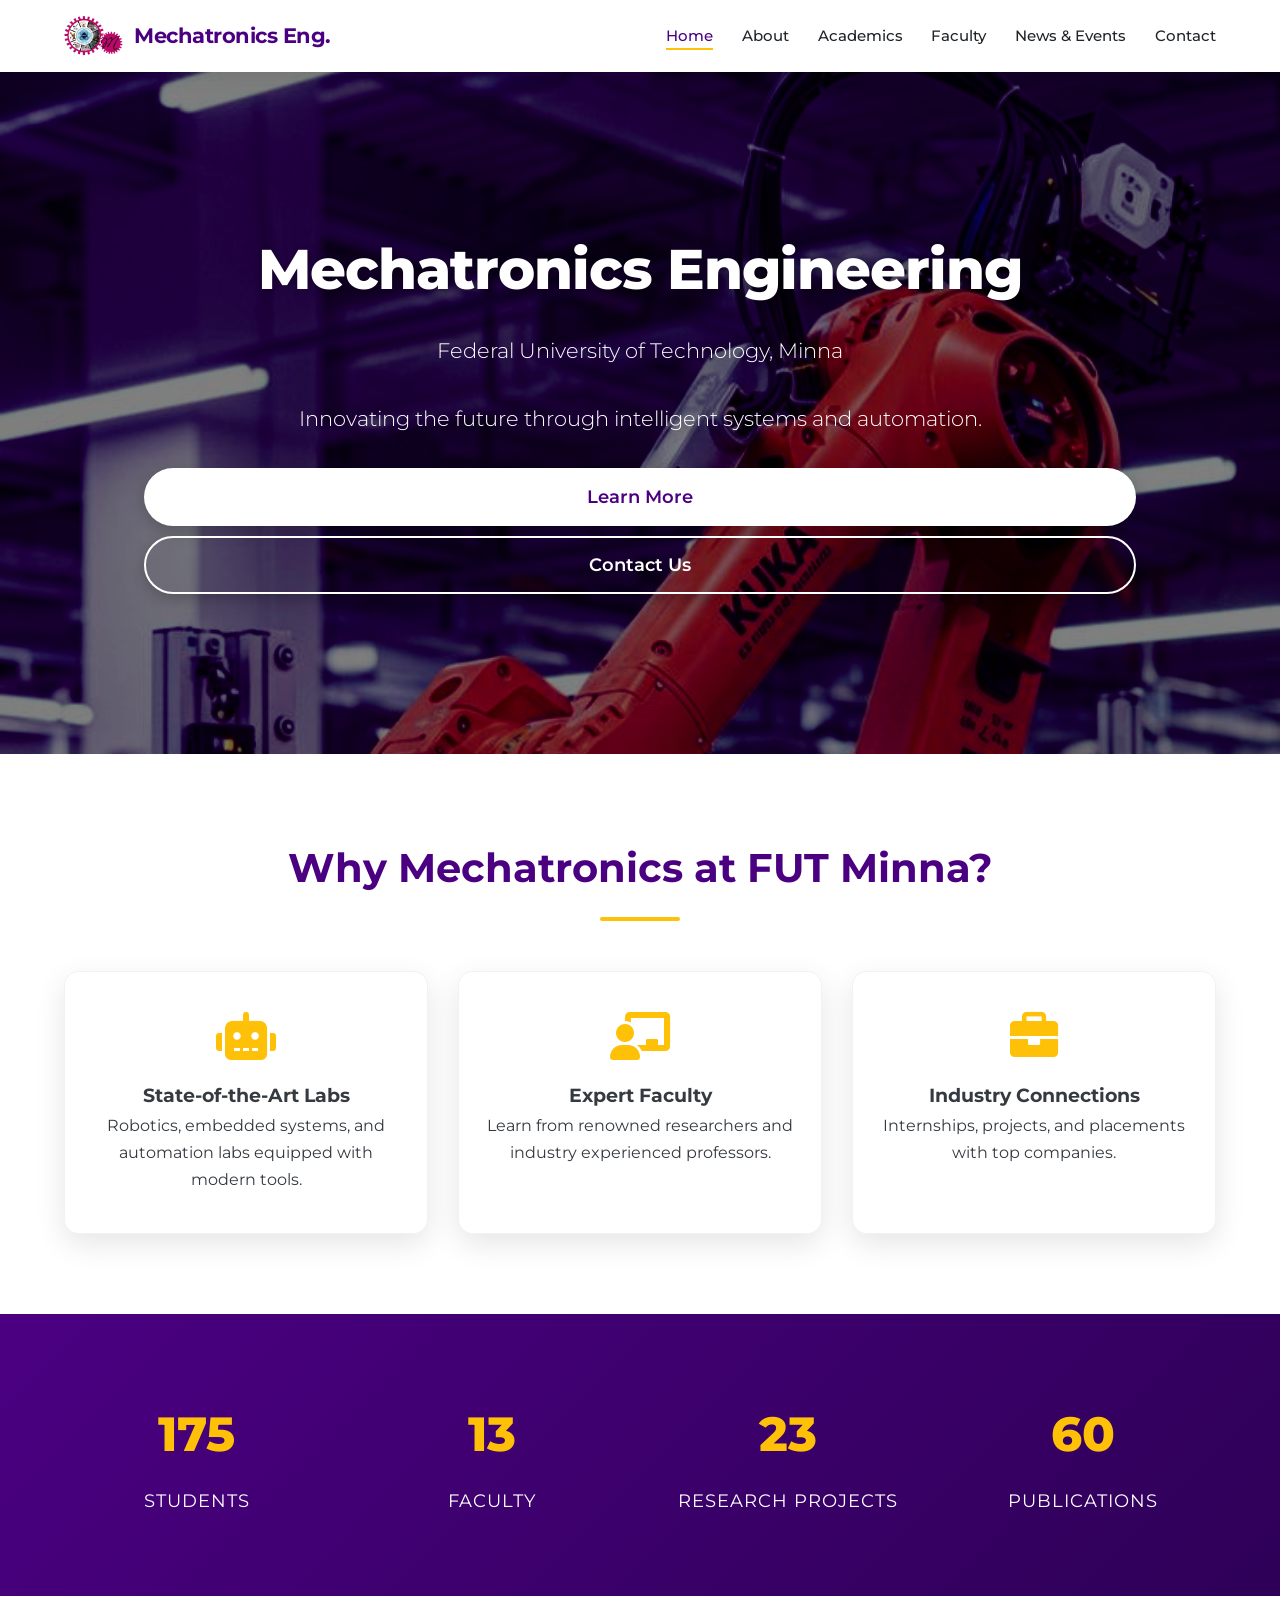
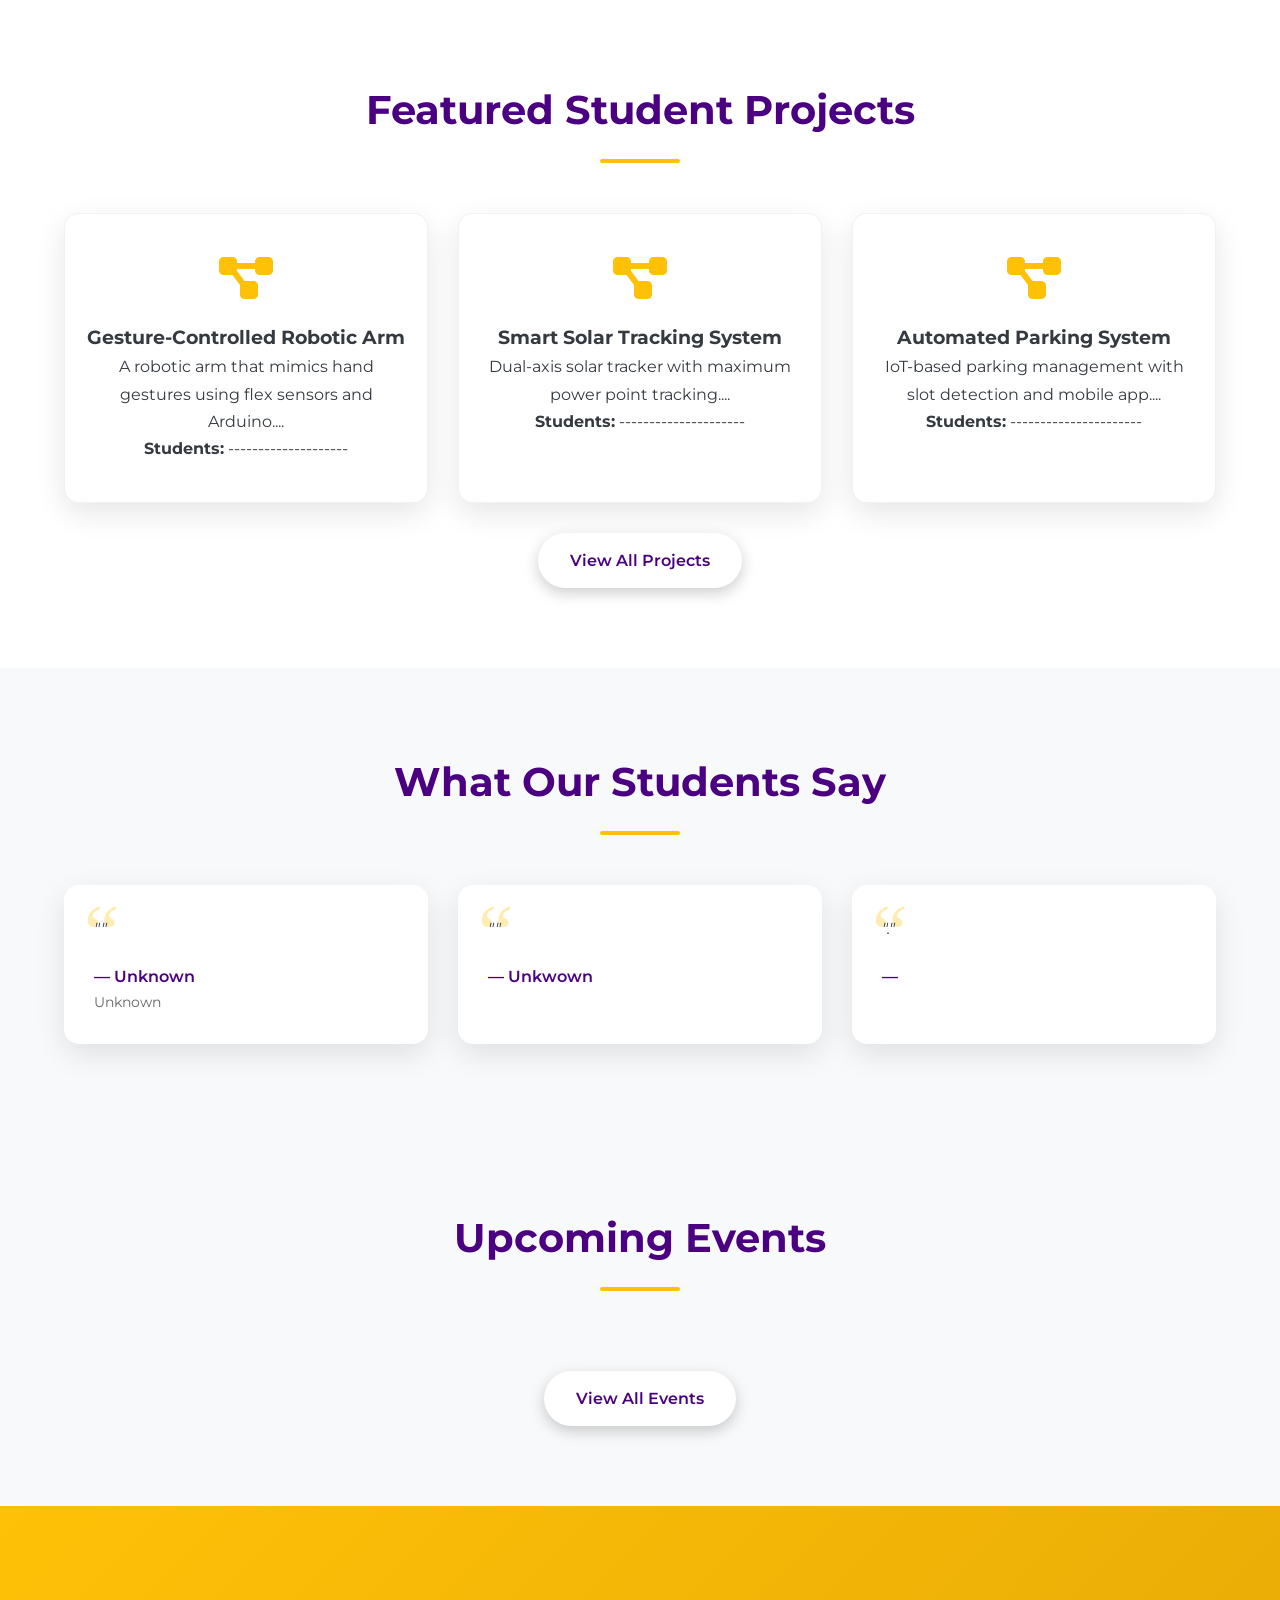
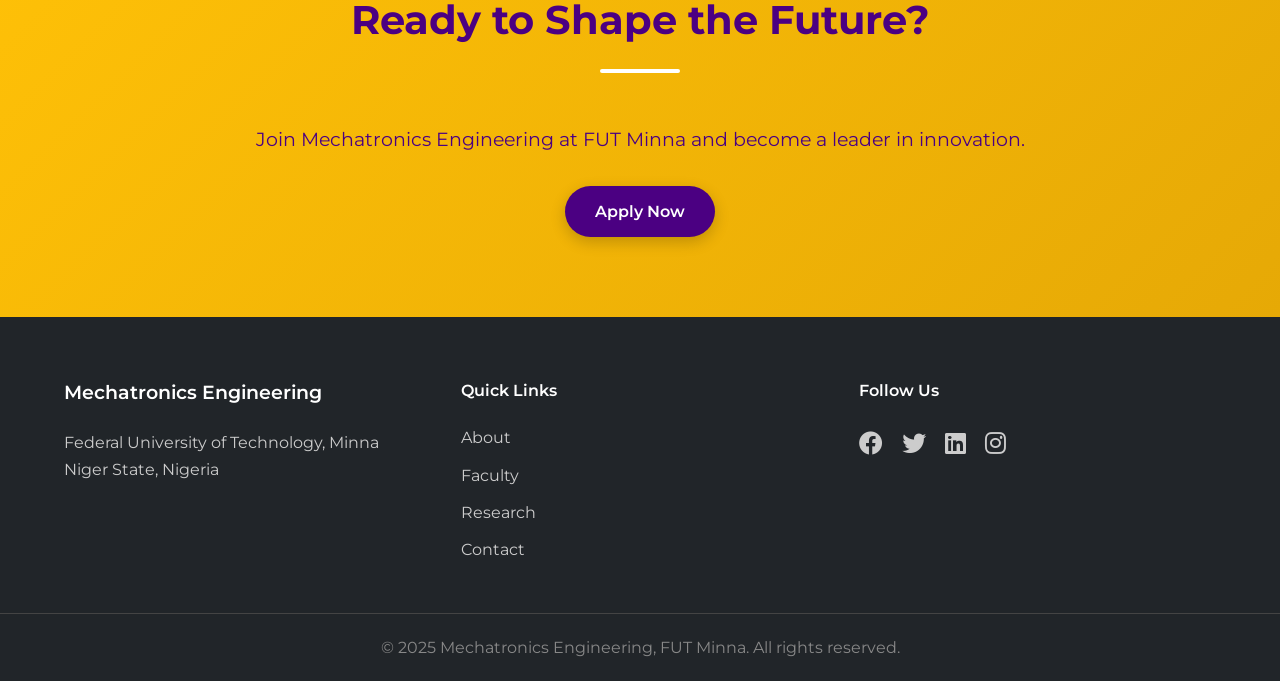
==== index.html @ c6c3015f "Fix HTML encoding issues in index.html" ====
<!DOCTYPE html>
<html lang="en">
<head>
    <meta charset="UTF-8">
    <meta name="viewport" content="width=device-width, initial-scale=1.0">
    <title>Home - Mechatronics Engineering, FUT Minna</title>
    <!-- Favicon -->
    <link rel="icon" type="image/x-icon" href="favicon.ico">
    <link rel="icon" type="image/png" sizes="32x32" href="favicon-32x32.png">
    <link rel="icon" type="image/png" sizes="16x16" href="favicon-16x16.png">
    <!-- AOS CSS -->
    <link href="https://unpkg.com/aos@2.3.1/dist/aos.css" rel="stylesheet">
    <!-- Font Awesome -->
    <link rel="stylesheet" href="https://cdnjs.cloudflare.com/ajax/libs/font-awesome/6.0.0-beta3/css/all.min.css">
    <!-- Custom CSS -->
    <link rel="stylesheet" href="css/style.css">
</head>
<body>
    <!-- Navigation -->
    <nav class="navbar">
        <div class="container nav-container">
            <a href="index.html" class="logo">
                <img src="Mechatronics gear logo.png" alt="Mechatronics Logo">
                <span>Mechatronics Eng.</span>
            </a>
            <ul class="nav-menu" id="nav-menu">
                <li><a href="index.html" class="active">Home</a></li>
                <li><a href="about.html">About</a></li>
                <li><a href="academics.html">Academics</a></li>
                <li><a href="faculty.html">Faculty</a></li>
                <!--<li><a href="research.html">Research</a></li>-->
                <li><a href="news-events.html">News & Events</a></li>
                <!--<li><a href="student-resources.html">Student Resources</a></li>-->
                <!--<li><a href="projects.html">Projects</a></li>-->
                <!--<li><a href="alumni.html">Alumni</a></li>-->
                <li><a href="contact.html">Contact</a></li>
            </ul>
            <div class="hamburger" id="hamburger">
                <span class="bar"></span>
                <span class="bar"></span>
                <span class="bar"></span>
            </div>
        </div>
    </nav>

    <!-- Hero Section -->
    <header class="hero">
        <div class="hero-content">
            <h1>Mechatronics Engineering</h1>
            <p>Federal University of Technology, Minna</p>
            <p>Innovating the future through intelligent systems and automation.</p>
            <a href="about.html" class="btn">Learn More</a>
            <a href="contact.html" class="btn btn-outline">Contact Us</a>
        </div>
    </header>

    <!-- Highlights Section -->
    <section class="highlights">
        <div class="container">
            <h2 data-aos="fade-up">Why Mechatronics at FUT Minna?</h2>
            <div class="card-grid">
                <div class="card" data-aos="fade-up" data-aos-delay="100">
                    <i class="fas fa-robot fa-3x" style="color: var(--secondary);"></i>
                    <h3>State-of-the-Art Labs</h3>
                    <p>Robotics, embedded systems, and automation labs equipped with modern tools.</p>
                </div>
                <div class="card" data-aos="fade-up" data-aos-delay="200">
                    <i class="fas fa-chalkboard-teacher fa-3x" style="color: var(--secondary);"></i>
                    <h3>Expert Faculty</h3>
                    <p>Learn from renowned researchers and industry experienced professors.</p>
                </div>
                <div class="card" data-aos="fade-up" data-aos-delay="300">
                    <i class="fas fa-briefcase fa-3x" style="color: var(--secondary);"></i>
                    <h3>Industry Connections</h3>
                    <p>Internships, projects, and placements with top companies.</p>
                </div>
            </div>
        </div>
    </section>

    <!-- Stats Section (New) -->
    <section class="stats-section">
        <div class="container">
            <div class="stats-grid">
                <div class="stat-item" data-aos="zoom-in">
                    <div class="stat-number" id="statStudents">0</div>
                    <div class="stat-label">Students</div>
                </div>
                <div class="stat-item" data-aos="zoom-in" data-aos-delay="100">
                    <div class="stat-number" id="statFaculty">0</div>
                    <div class="stat-label">Faculty</div>
                </div>
                <div class="stat-item" data-aos="zoom-in" data-aos-delay="200">
                    <div class="stat-number" id="statProjects">0</div>
                    <div class="stat-label">Research Projects</div>
                </div>
                <div class="stat-item" data-aos="zoom-in" data-aos-delay="300">
                    <div class="stat-number" id="statPublications">0</div>
                    <div class="stat-label">Publications</div>
                </div>
            </div>
        </div>
    </section>

    <!-- Featured Projects (New) -->
    <section class="featured-projects">
        <div class="container">
            <h2 data-aos="fade-up">Featured Student Projects</h2>
            <div id="featured-projects-grid" class="card-grid">
                <!-- Populated by JavaScript -->
            </div>
            <div style="text-align: center; margin-top: 30px;" data-aos="fade-up">
                <a href="projects.html" class="btn">View All Projects</a>
            </div>
        </div>
    </section>

    <!-- Testimonials (New) -->
    <section class="testimonials-section">
        <div class="container">
            <h2 data-aos="fade-up">What Our Students Say</h2>
            <div class="testimonial-grid">
                <div class="testimonial-card" data-aos="fade-up" data-aos-delay="100">
                    <div class="testimonial-content">
                        ""
                    </div>
                    <div class="testimonial-author">— Unknown</div>
                    <div class="testimonial-role">Unknown </div>
                </div>
                <div class="testimonial-card" data-aos="fade-up" data-aos-delay="200">
                    <div class="testimonial-content">
                        ""
                    </div>
                    <div class="testimonial-author">— Unkwown</div>
                    <div class="testimonial-role"></div>
                </div>
                <div class="testimonial-card" data-aos="fade-up" data-aos-delay="300">
                    <div class="testimonial-content">
                        "."
                    </div>
                    <div class="testimonial-author">—</div>
                    <div class="testimonial-role"> </div>
                </div>
            </div>
        </div>
    </section>

    <!-- Upcoming Events -->
    <section class="events-preview">
        <div class="container">
            <h2 data-aos="fade-up">Upcoming Events</h2>
            <div id="upcoming-events-list" class="event-list" data-aos="fade-up">
                <!-- Populated by JavaScript -->
            </div>
            <div style="text-align: center;" data-aos="fade-up">
                <a href="news-events.html" class="btn">View All Events</a>
            </div>
        </div>
    </section>

    <!-- Call to Action (New) -->
    <section class="cta-section">
        <div class="container">
            <h2 data-aos="fade-up">Ready to Shape the Future?</h2>
            <p data-aos="fade-up" data-aos-delay="100" style="font-size: 1.2rem; margin-bottom: 30px;">Join Mechatronics Engineering at FUT Minna and become a leader in innovation.</p>
            <a href="contact.html" class="btn" data-aos="fade-up" data-aos-delay="200">Apply Now</a>
        </div>
    </section>

    <!-- Footer -->
    <footer>
        <div class="container footer-grid">
            <div>
                <h3>Mechatronics Engineering</h3>
                <p>Federal University of Technology, Minna<br>Niger State, Nigeria</p>
            </div>
            <div>
                <h4>Quick Links</h4>
                <ul>
                    <li><a href="about.html">About</a></li>
                    <li><a href="faculty.html">Faculty</a></li>
                    <li><a href="research.html">Research</a></li>
                    <li><a href="contact.html">Contact</a></li>
                </ul>
            </div>
            <div>
                <h4>Follow Us</h4>
                <div class="social-icons">
                    <a href="#"><i class="fab fa-facebook"></i></a>
                    <a href="#"><i class="fab fa-twitter"></i></a>
                    <a href="#"><i class="fab fa-linkedin"></i></a>
                    <a href="#"><i class="fab fa-instagram"></i></a>
                </div>
            </div>
        </div>
        <div class="copyright">
            <p>&copy; 2025 Mechatronics Engineering, FUT Minna. All rights reserved.</p>
        </div>
    </footer>

    <!-- Back to Top Button -->
    <button id="back-to-top" title="Back to Top"><i class="fas fa-arrow-up"></i></button>

    <!-- AOS JS -->
    <script src="https://unpkg.com/aos@2.3.1/dist/aos.js"></script>
    <!-- Custom JS -->
    <script src="js/script.js"></script>
</body>
</html>
---- css/style.css ----
/* Import Montserrat font */
@import url('https://fonts.googleapis.com/css2?family=Montserrat:wght@300;400;500;600;700;800&display=swap');

/* Global Styles */
:root {
    --primary: #4B0082;        /* darker purple */
    --primary-dark: #2E0057;
    --secondary: #FFC107;       /* gold accent */
    --secondary-dark: #e6a906;
    --white: #ffffff;
    --light-gray: #f8f9fa;
    --dark-gray: #212529;
    --text: #343a40;
    --shadow: 0 10px 30px rgba(0,0,0,0.1);
    --transition: all 0.3s ease;
}

* {
    margin: 0;
    padding: 0;
    box-sizing: border-box;
}

body {
    font-family: 'Montserrat', sans-serif;
    line-height: 1.7;
    color: var(--text);
    overflow-x: hidden;
}

.container {
    width: 90%;
    max-width: 1200px;
    margin: 0 auto;
}

/* Navigation */
.navbar {
    background: rgba(255,255,255,0.95);
    backdrop-filter: blur(10px);
    box-shadow: 0 2px 20px rgba(0,0,0,0.1);
    position: sticky;
    top: 0;
    z-index: 1000;
    transition: var(--transition);
}

.nav-container {
    display: flex;
    justify-content: space-between;
    align-items: center;
    padding: 1rem 0;
}

.logo {
    display: flex;
    align-items: center;
    text-decoration: none;
    color: var(--primary);
    font-weight: 700;
    font-size: 1.3rem;
    letter-spacing: -0.5px;
}

.logo img {
    height: 40px;
    width: auto;
    margin-right: 10px;
}

.nav-menu {
    display: flex;
    list-style: none;
}

.nav-menu li {
    margin-left: 1.8rem;
}

.nav-menu a {
    text-decoration: none;
    color: var(--dark-gray);
    font-weight: 500;
    font-size: 0.95rem;
    transition: var(--transition);
    position: relative;
}

.nav-menu a::after {
    content: '';
    position: absolute;
    bottom: -5px;
    left: 0;
    width: 0;
    height: 2px;
    background: var(--secondary);
    transition: var(--transition);
}

.nav-menu a:hover::after,
.nav-menu a.active::after {
    width: 100%;
}

.nav-menu a:hover,
.nav-menu a.active {
    color: var(--primary);
}

.hamburger {
    display: none;
    flex-direction: column;
    cursor: pointer;
}

.bar {
    width: 25px;
    height: 3px;
    background: var(--primary);
    margin: 3px 0;
    transition: 0.3s;
}

/* Hero */
.hero {
    background: linear-gradient(135deg, var(--primary), var(--primary-dark)), url('mechatron-hero.jpeg');
    background-size: cover;
    background-blend-mode: overlay;
    background-attachment: fixed;
    color: var(--white);
    text-align: center;
    padding: 150px 20px;
    position: relative;
    overflow: hidden;
}

.hero::before {
    content: '';
    position: absolute;
    top: 0;
    left: 0;
    width: 100%;
    height: 100%;
    background: url('data:image/svg+xml;utf8,<svg xmlns="http://www.w3.org/2000/svg" viewBox="0 0 100 100" preserveAspectRatio="none"><polygon points="0,100 100,0 100,100" fill="rgba(255,255,255,0.05)"/></svg>');
    background-size: cover;
    opacity: 0.1;
}

.hero-content {
    position: relative;
    z-index: 2;
    animation: fadeInUp 1s ease;
}

.hero-content h1 {
    font-size: 3.5rem;
    font-weight: 800;
    margin-bottom: 1rem;
    letter-spacing: -1px;
    text-shadow: 2px 2px 10px rgba(0,0,0,0.3);
}

.hero-content p {
    font-size: 1.3rem;
    margin-bottom: 2rem;
    font-weight: 300;
}

/* Dark overlay on hero */
.hero {
    position: relative; /* Ensure pseudo-element positions correctly */
}

.hero::after {
    content: '';
    position: absolute;
    top: 0;
    left: 0;
    width: 100%;
    height: 100%;
    background: rgba(0, 0, 0, 0.5); /* Adjust opacity (0.5 = 50% dark) */
    z-index: 1;
}

.hero-content {
    position: relative;
    z-index: 2; /* Ensure content is above overlay */
}

.btn {
    display: inline-block;
    background: var(--white);
    color: var(--primary);
    padding: 12px 30px;
    text-decoration: none;
    border-radius: 50px;
    font-weight: 600;
    transition: var(--transition);
    margin: 0 8px;
    border: 2px solid transparent;
    box-shadow: 0 5px 15px rgba(0,0,0,0.2);
}

.btn:hover {
    background: var(--secondary);
    color: var(--primary);
    transform: translateY(-3px);
    box-shadow: 0 10px 25px rgba(0,0,0,0.3);
}

.btn-outline {
    background: transparent;
    color: var(--white);
    border: 2px solid var(--white);
}

.btn-outline:hover {
    background: var(--white);
    color: var(--primary);
    border-color: var(--white);
}

/* Sections */
section {
    padding: 80px 0;
}

section h2 {
    text-align: center;
    margin-bottom: 50px;
    color: var(--primary);
    font-size: 2.5rem;
    font-weight: 700;
    position: relative;
}

section h2::after {
    content: '';
    display: block;
    width: 80px;
    height: 4px;
    background: var(--secondary);
    margin: 15px auto 0;
    border-radius: 2px;
}

.card-grid {
    display: grid;
    grid-template-columns: repeat(auto-fit, minmax(300px, 1fr));
    gap: 30px;
}

.card {
    background: var(--white);
    border-radius: 15px;
    padding: 40px 20px;
    text-align: center;
    box-shadow: var(--shadow);
    transition: var(--transition);
    border: 1px solid rgba(0,0,0,0.05);
}

.card:hover {
    transform: translateY(-10px);
    box-shadow: 0 20px 40px rgba(0,0,0,0.15);
}

.card i {
    margin-bottom: 20px;
    color: var(--secondary);
}

/* Stats Section */
.stats-section {
    background: linear-gradient(135deg, var(--primary), var(--primary-dark));
    color: var(--white);
    text-align: center;
    padding: 60px 0;
}

.stats-grid {
    display: grid;
    grid-template-columns: repeat(auto-fit, minmax(200px, 1fr));
    gap: 30px;
}

.stat-item {
    padding: 20px;
}

.stat-number {
    font-size: 3rem;
    font-weight: 800;
    margin-bottom: 10px;
    color: var(--secondary);
}

.stat-label {
    font-size: 1.1rem;
    text-transform: uppercase;
    letter-spacing: 1px;
}

/* Testimonials */
.testimonials-section {
    background: var(--light-gray);
}

.testimonial-grid {
    display: grid;
    grid-template-columns: repeat(auto-fit, minmax(300px, 1fr));
    gap: 30px;
}

.testimonial-card {
    background: var(--white);
    border-radius: 15px;
    padding: 30px;
    box-shadow: var(--shadow);
    position: relative;
}

.testimonial-card::before {
    content: '\201C';
    font-size: 5rem;
    position: absolute;
    top: -20px;
    left: 20px;
    color: var(--secondary);
    opacity: 0.3;
    font-family: serif;
}

.testimonial-content {
    font-style: italic;
    margin-bottom: 20px;
    position: relative;
    z-index: 1;
}

.testimonial-author {
    font-weight: 600;
    color: var(--primary);
}

.testimonial-role {
    font-size: 0.9rem;
    color: #666;
}

/* CTA Section */
.cta-section {
    background: linear-gradient(135deg, var(--secondary), #e6a906);
    text-align: center;
    color: var(--primary);
    padding: 80px 0;
}

.cta-section h2 {
    color: var(--primary);
}

.cta-section h2::after {
    background: var(--white);
}

.cta-section .btn {
    background: var(--primary);
    color: var(--white);
    border: none;
}

.cta-section .btn:hover {
    background: var(--white);
    color: var(--primary);
}

/* Events Preview */
.events-preview {
    background: var(--light-gray);
}

.event-list {
    display: flex;
    flex-direction: column;
    gap: 15px;
    margin-bottom: 30px;
}

.event-item {
    background: var(--white);
    padding: 20px;
    border-radius: 10px;
    box-shadow: 0 5px 15px rgba(0,0,0,0.05);
    display: flex;
    justify-content: space-between;
    align-items: center;
    transition: var(--transition);
    border-left: 4px solid var(--secondary);
}

.event-item:hover {
    transform: translateX(5px);
    box-shadow: var(--shadow);
}

.event-date {
    background: var(--primary);
    color: var(--white);
    padding: 8px 15px;
    border-radius: 50px;
    font-weight: 600;
    font-size: 0.9rem;
}

/* Footer */
footer {
    background: var(--dark-gray);
    color: #ccc;
    padding: 60px 0 20px;
}

.footer-grid {
    display: grid;
    grid-template-columns: repeat(auto-fit, minmax(250px, 1fr));
    gap: 40px;
}

footer h3, footer h4 {
    margin-bottom: 20px;
    color: var(--white);
    font-weight: 600;
}

footer ul {
    list-style: none;
}

footer ul li {
    margin-bottom: 10px;
}

footer a {
    color: #ccc;
    text-decoration: none;
    transition: var(--transition);
}

footer a:hover {
    color: var(--secondary);
    padding-left: 5px;
}

.social-icons a {
    margin-right: 15px;
    font-size: 1.5rem;
    display: inline-block;
    transition: var(--transition);
}

.social-icons a:hover {
    transform: translateY(-3px);
    color: var(--secondary);
}

.copyright {
    text-align: center;
    margin-top: 40px;
    padding-top: 20px;
    border-top: 1px solid #444;
    color: #888;
}

/* Page Header */
.page-header {
    background: linear-gradient(135deg, var(--primary), var(--primary-dark));
    color: var(--white);
    text-align: center;
    padding: 80px 20px;
}

.page-header h1 {
    font-size: 3rem;
    font-weight: 800;
    margin-bottom: 10px;
}

/* About page */
.about-grid {
    display: grid;
    grid-template-columns: 1fr 1fr;
    gap: 40px;
    align-items: center;
}

.accreditation {
    background: var(--light-gray);
    text-align: center;
    border-radius: 15px;
    padding: 40px;
}

.accred-badges span {
    display: inline-block;
    background: var(--primary);
    color: var(--white);
    padding: 10px 20px;
    margin: 10px;
    border-radius: 50px;
    font-weight: 500;
}

/* Faculty page */
.faculty-list .container {
    display: grid;
    grid-template-columns: repeat(auto-fit, minmax(280px, 1fr));
    gap: 30px;
}

.faculty-card {
    background: var(--white);
    border-radius: 15px;
    overflow: hidden;
    box-shadow: var(--shadow);
    text-align: center;
    padding-bottom: 20px;
    transition: var(--transition);
}

.faculty-card:hover {
    transform: translateY(-10px);
    box-shadow: 0 20px 40px rgba(0,0,0,0.15);
}

.faculty-card img {
    width: 100%;
    height: 250px;
    object-fit: cover;
    transition: var(--transition);
}

.faculty-card:hover img {
    transform: scale(1.05);
}

.faculty-card h3 {
    color: var(--primary);
    margin: 15px 0 5px;
}

.faculty-card .title {
    font-style: italic;
    color: #666;
}

.faculty-card .expertise {
    padding: 0 10px;
    font-size: 0.9rem;
    margin: 10px 0;
}

/* Calendar */
#calendar-container {
    background: var(--white);
    border-radius: 15px;
    padding: 20px;
    box-shadow: var(--shadow);
}

.calendar-header {
    display: flex;
    justify-content: space-between;
    align-items: center;
    margin-bottom: 20px;
}

.calendar-weekdays {
    display: grid;
    grid-template-columns: repeat(7, 1fr);
    text-align: center;
    font-weight: 700;
    color: var(--primary);
    margin-bottom: 10px;
}

.calendar-days {
    display: grid;
    grid-template-columns: repeat(7, 1fr);
    gap: 5px;
}

.calendar-day {
    aspect-ratio: 1;
    display: flex;
    flex-direction: column;
    align-items: center;
    justify-content: center;
    background: #f9f9f9;
    border-radius: 8px;
    padding: 5px;
    font-size: 0.9rem;
    cursor: pointer;
    position: relative;
    transition: var(--transition);
}

.calendar-day:hover {
    background: #e9e9e9;
}

.calendar-day.has-event {
    background: #e0d4f0;
    font-weight: 700;
    color: var(--primary);
}

.event-indicator {
    width: 6px;
    height: 6px;
    background: var(--secondary);
    border-radius: 50%;
    margin-top: 2px;
}

.calendar-nav {
    display: flex;
    justify-content: center;
    align-items: center;
    gap: 20px;
    margin: 20px 0;
}

.calendar-nav button {
    background: var(--primary);
    color: var(--white);
    border: none;
    padding: 8px 20px;
    border-radius: 50px;
    cursor: pointer;
    font-size: 1rem;
    transition: var(--transition);
}

.calendar-nav button:hover {
    background: var(--secondary);
    color: var(--primary);
}

/* Event list */
.event-item {
    background: var(--white);
    padding: 20px;
    margin-bottom: 15px;
    border-radius: 10px;
    box-shadow: 0 5px 15px rgba(0,0,0,0.05);
    display: flex;
    justify-content: space-between;
    align-items: center;
    border-left: 4px solid var(--secondary);
}

/* Contact form */
.contact-form-section {
    background: var(--light-gray);
}

.form-group {
    margin-bottom: 20px;
}

.form-group label {
    display: block;
    margin-bottom: 5px;
    font-weight: 600;
    color: var(--primary);
}

.form-group input,
.form-group select,
.form-group textarea {
    width: 100%;
    padding: 12px 15px;
    border: 1px solid #ddd;
    border-radius: 8px;
    font-family: 'Montserrat', sans-serif;
    transition: var(--transition);
}

.form-group input:focus,
.form-group select:focus,
.form-group textarea:focus {
    outline: none;
    border-color: var(--secondary);
    box-shadow: 0 0 0 3px rgba(255,193,7,0.2);
}

#form-feedback {
    margin-top: 20px;
    padding: 15px;
    border-radius: 8px;
}

/* Projects page */
.project-card {
    background: var(--white);
    border-radius: 15px;
    overflow: hidden;
    box-shadow: var(--shadow);
    margin-bottom: 30px;
    transition: var(--transition);
}

.project-card:hover {
    transform: translateY(-10px);
    box-shadow: 0 20px 40px rgba(0,0,0,0.15);
}

.project-card img {
    width: 100%;
    height: 250px;
    object-fit: cover;
    transition: var(--transition);
}

.project-card:hover img {
    transform: scale(1.05);
}

.project-info {
    padding: 20px;
}

.project-info h3 {
    color: var(--primary);
    margin-bottom: 10px;
    font-weight: 700;
}

.project-info .students {
    font-style: italic;
    color: #555;
}

.project-info .supervisor {
    font-weight: 500;
    margin: 10px 0;
    color: var(--secondary);
}

/* Back to top button */
#back-to-top {
    position: fixed;
    bottom: 30px;
    right: 30px;
    background: var(--primary);
    color: var(--white);
    width: 50px;
    height: 50px;
    border-radius: 50%;
    display: flex;
    justify-content: center;
    align-items: center;
    font-size: 1.2rem;
    cursor: pointer;
    border: none;
    box-shadow: var(--shadow);
    opacity: 0;
    visibility: hidden;
    transition: var(--transition);
    z-index: 999;
}

#back-to-top.show {
    opacity: 1;
    visibility: visible;
}

#back-to-top:hover {
    background: var(--secondary);
    color: var(--primary);
    transform: translateY(-5px);
}

/* Animations */
@keyframes fadeInUp {
    from {
        opacity: 0;
        transform: translateY(30px);
    }
    to {
        opacity: 1;
        transform: translateY(0);
    }
}

.fade-up {
    animation: fadeInUp 1s ease;
}

/* Responsive */
@media (max-width: 768px) {
    .nav-menu {
        position: fixed;
        left: -100%;
        top: 70px;
        flex-direction: column;
        background: rgba(255,255,255,0.98);
        backdrop-filter: blur(10px);
        width: 100%;
        text-align: center;
        transition: 0.3s;
        box-shadow: 0 10px 20px rgba(0,0,0,0.1);
        padding: 30px 0;
    }

    .nav-menu.active {
        left: 0;
    }

    .nav-menu li {
        margin: 15px 0;
    }

    .hamburger {
        display: flex;
    }

    .hamburger.active .bar:nth-child(2) {
        opacity: 0;
    }

    .hamburger.active .bar:nth-child(1) {
        transform: translateY(8px) rotate(45deg);
    }

    .hamburger.active .bar:nth-child(3) {
        transform: translateY(-8px) rotate(-45deg);
    }

    .hero-content h1 {
        font-size: 2.2rem;
    }

    .hero-content p {
        font-size: 1rem;
    }

    .about-grid {
        grid-template-columns: 1fr;
    }

    section h2 {
        font-size: 2rem;
    }

    .stat-number {
        font-size: 2.5rem;
    }
}


.hero-content .btn {
    display: block;          /* Stack buttons vertically */
    width: 80%;              /* Make them wider (adjust as needed) */
    margin: 10px auto;       /* Center and add vertical space */
    padding: 12px 20px;      /* Slightly larger touch area */
    font-size: 1.1rem;       /* Optional: slightly larger text */
}

/* Course Levels Section */
.course-levels {
    background: var(--light-gray);
    padding: 60px 0;
}

.course-levels h2 {
    text-align: center;
    margin-bottom: 20px;
    color: var(--primary);
}

.section-intro {
    text-align: center;
    max-width: 800px;
    margin: 0 auto 40px auto;
    font-size: 1.1rem;
}

.level-grid {
    display: grid;
    grid-template-columns: repeat(auto-fit, minmax(280px, 1fr));
    gap: 30px;
}

.level-card {
    background: var(--white);
    border-radius: 12px;
    padding: 25px;
    box-shadow: 0 10px 20px rgba(0,0,0,0.05);
    transition: transform 0.3s ease, box-shadow 0.3s ease;
    display: flex;
    flex-direction: column;
}

.level-card:hover {
    transform: translateY(-5px);
    box-shadow: 0 15px 30px rgba(0,0,0,0.1);
}

.level-icon {
    color: var(--primary);
    margin-bottom: 20px;
    text-align: center;
}

.level-card h3 {
    color: var(--primary);
    font-size: 1.6rem;
    margin-bottom: 15px;
    text-align: center;
}

.level-desc {
    color: #555;
    line-height: 1.5;
    margin-bottom: 20px;
    text-align: justify;
}

.course-list {
    margin: 20px 0;
    flex-grow: 1;
}

.course-list h4 {
    font-size: 1.1rem;
    margin-bottom: 10px;
    color: var(--primary-dark);
    border-left: 4px solid var(--primary);
    padding-left: 12px;
}

.course-list ul {
    list-style: none;
    padding-left: 0;
}

.course-list li {
    padding: 5px 0;
    padding-left: 25px;
    position: relative;
    font-size: 0.9rem;
}

.course-list li:before {
    content: "\f0a9";
    font-family: "Font Awesome 6 Free";
    font-weight: 900;
    position: absolute;
    left: 0;
    color: var(--primary);
    font-size: 0.8rem;
}

.download-btn {
    display: inline-block;
    background: var(--primary);
    color: white;
    padding: 10px 20px;
    text-decoration: none;
    border-radius: 6px;
    text-align: center;
    transition: background 0.3s;
    margin-top: auto;
}

.download-btn:hover {
    background: var(--primary-dark);
    color: white;
}

.download-btn i {
    margin-right: 8px;
}

/* Responsive adjustments */
@media (max-width: 768px) {
    .level-card h3 {
        font-size: 1.4rem;
    }
    .course-list li {
        font-size: 0.85rem;
    }
}
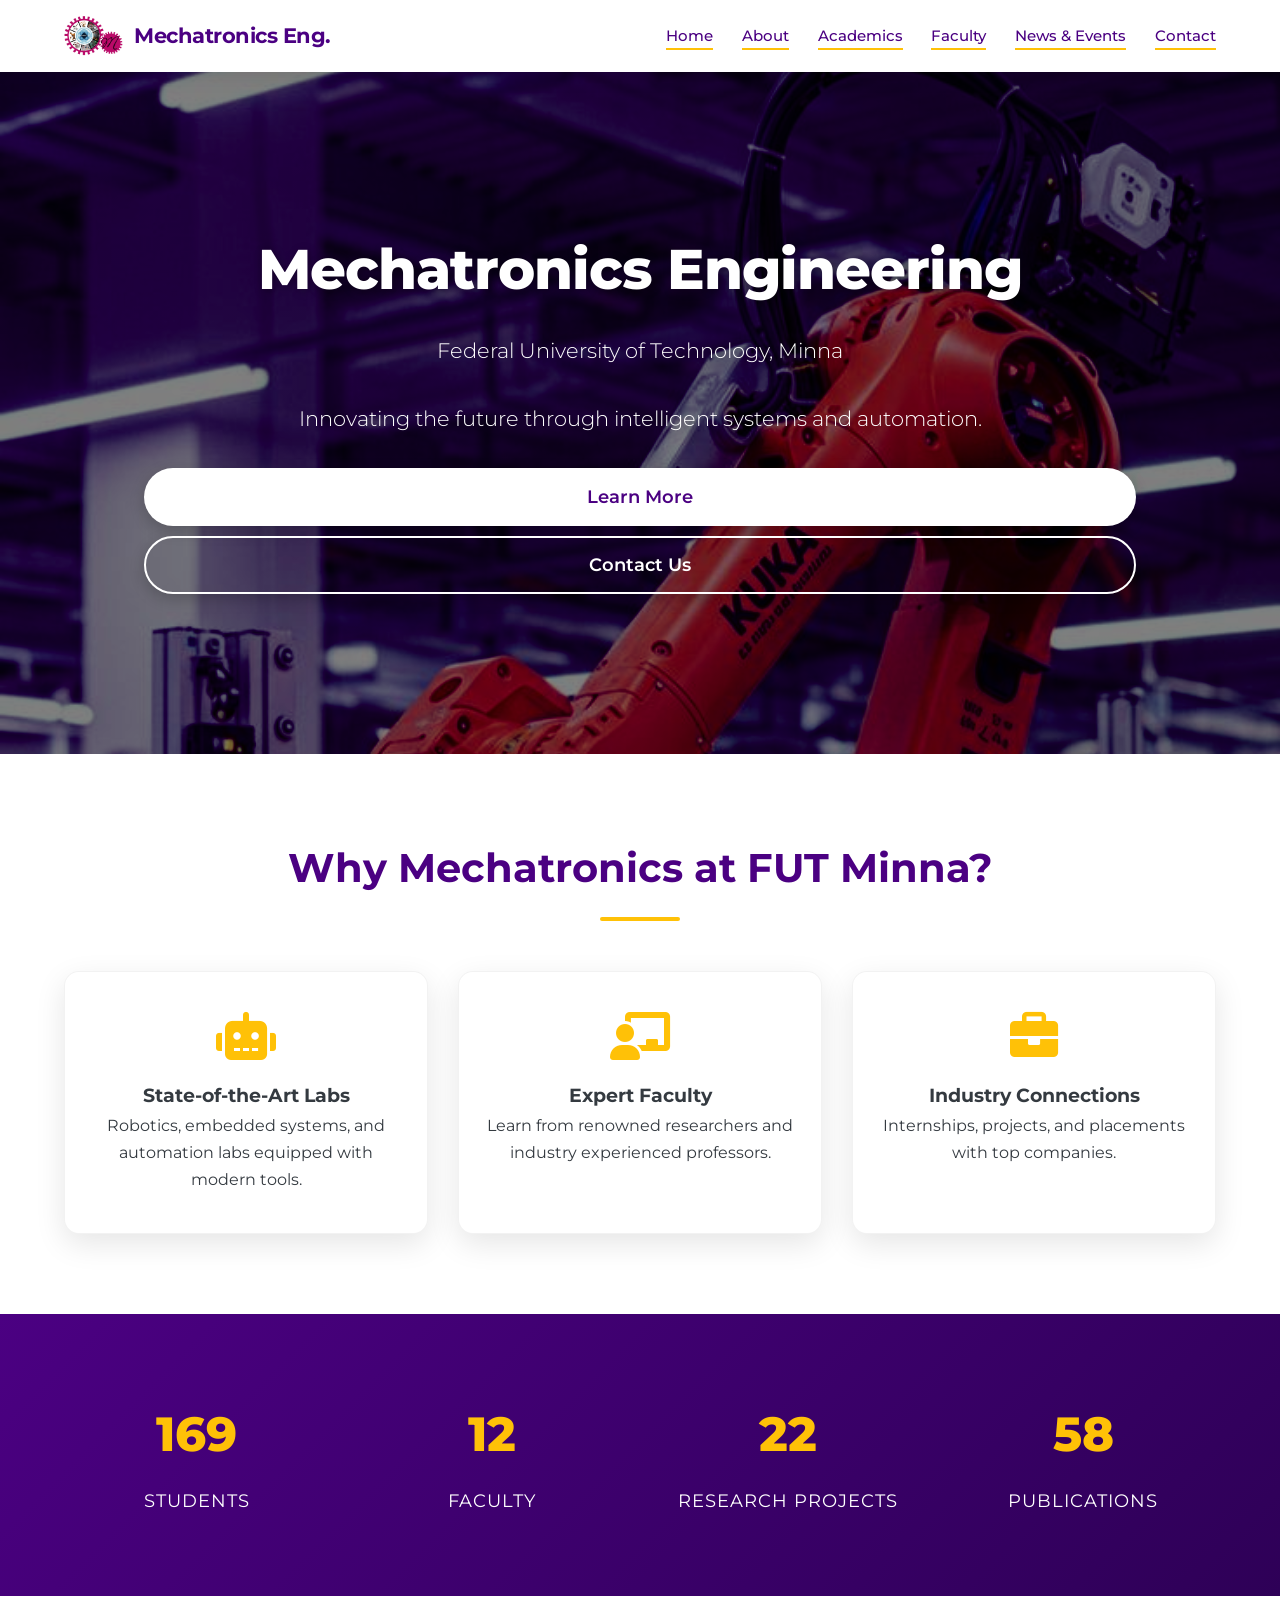
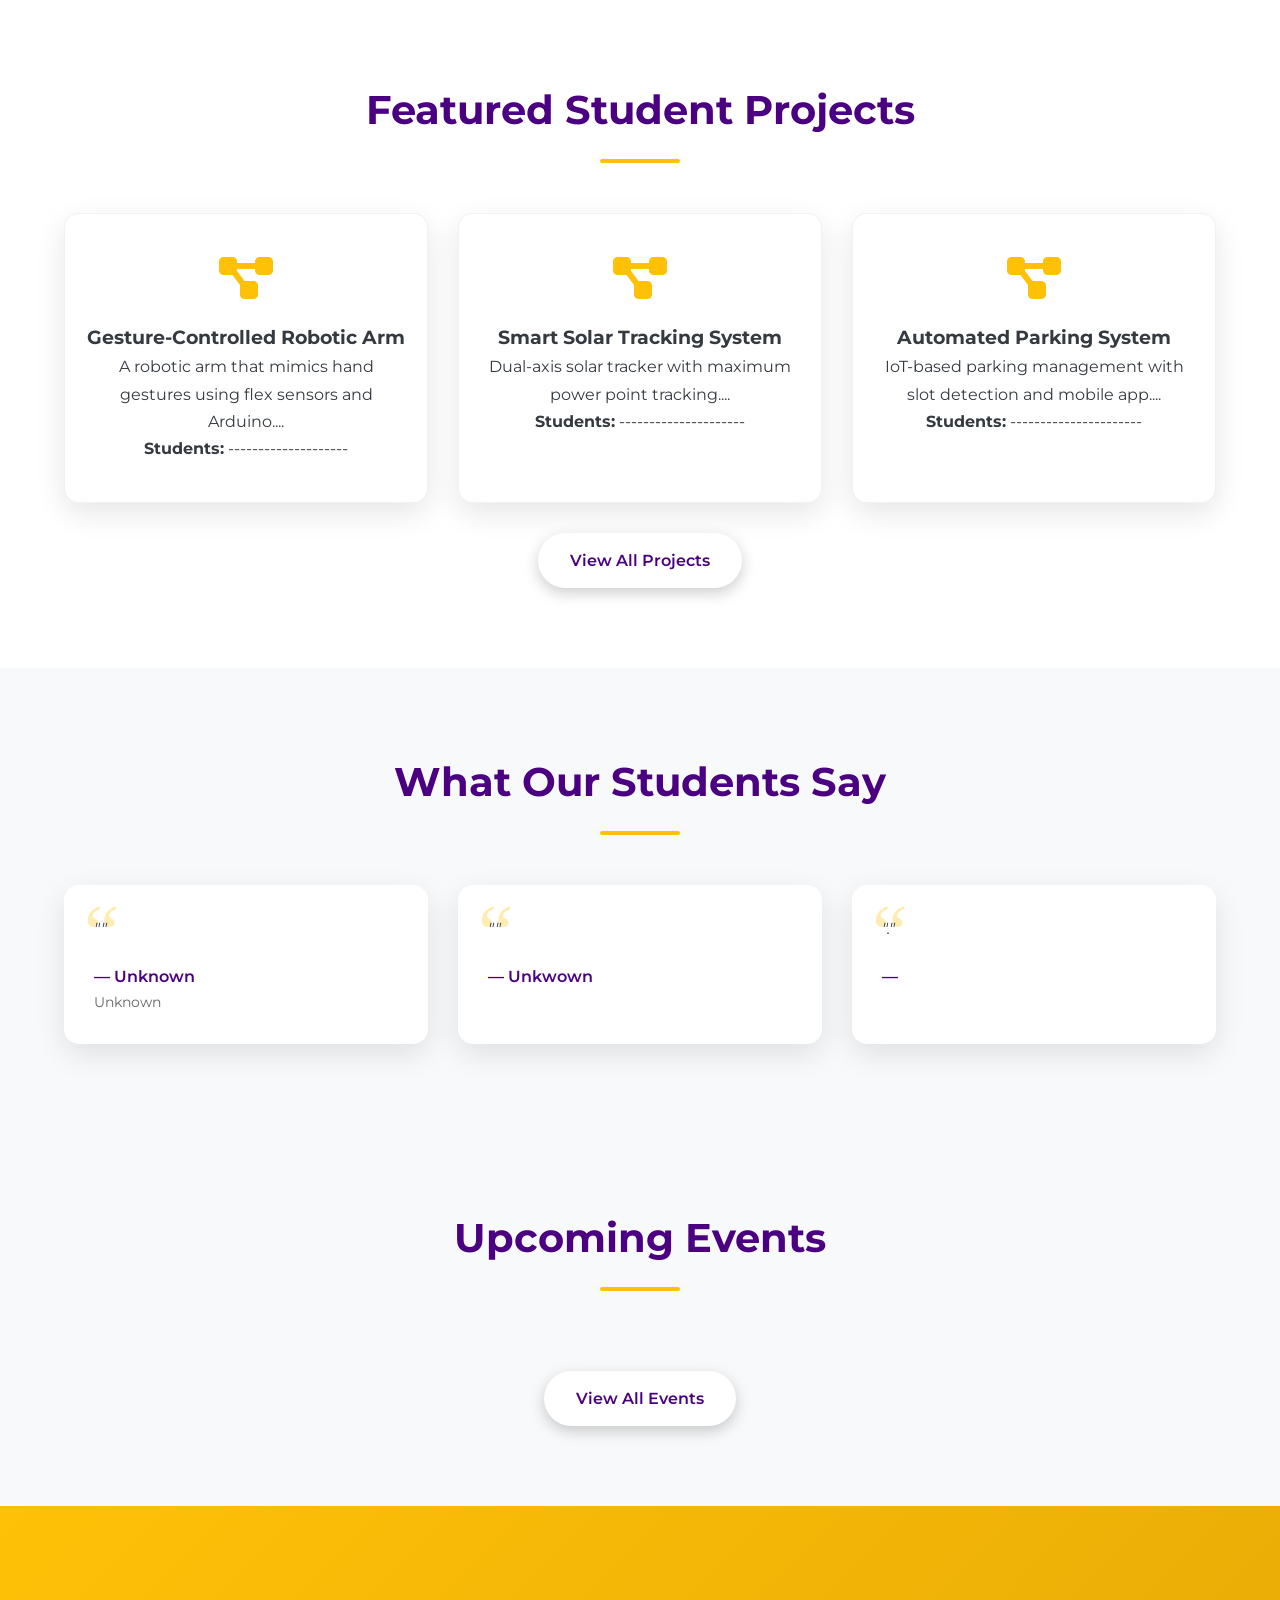
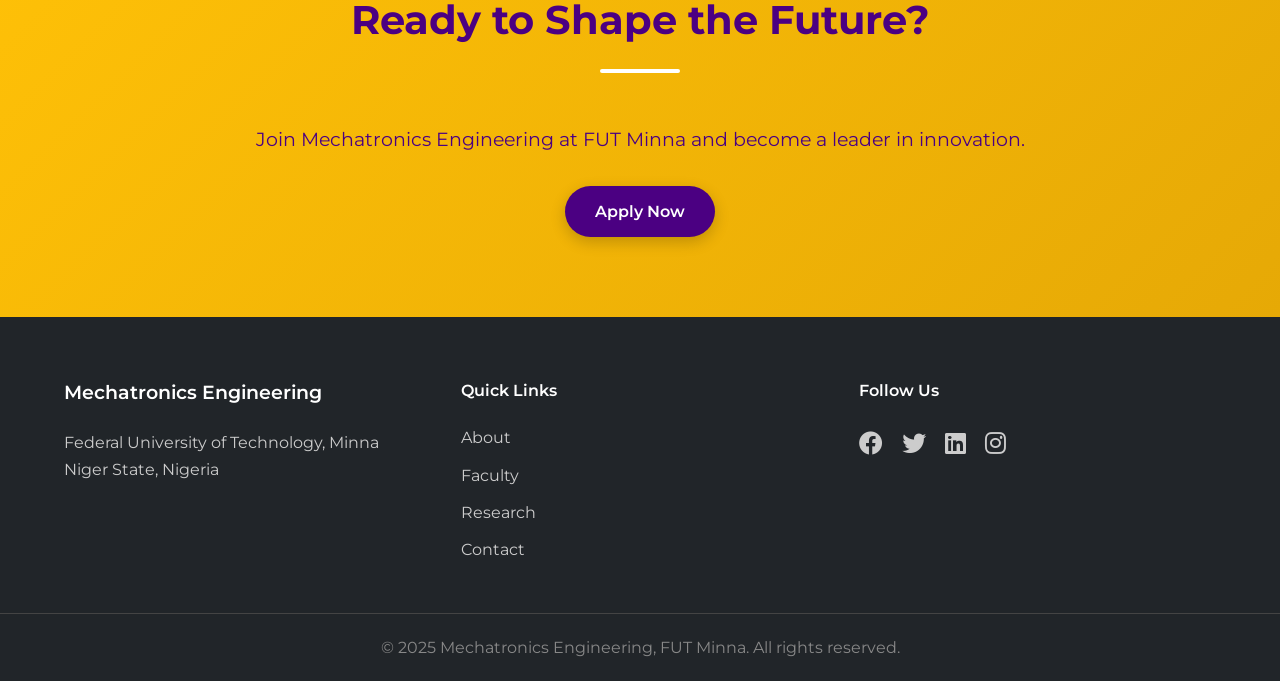
==== commit 674c39f3: "Update index.html" ====
--- a/index.html
+++ b/index.html
@@ -25,15 +25,15 @@
             </a>
             <ul class="nav-menu" id="nav-menu">
                 <li><a href="index.html" class="active">Home</a></li>
-                <li><a href="about.html">About</a></li>
-                <li><a href="academics.html">Academics</a></li>
-                <li><a href="faculty.html">Faculty</a></li>
+                <li><a href="about.html" class="active">About</a></li>
+                <li><a href="academics.html" class="active">Academics</a></li>
+                <li><a href="faculty.html" class="active">Faculty</a></li>
                 <!--<li><a href="research.html">Research</a></li>-->
-                <li><a href="news-events.html">News & Events</a></li>
+                <li><a href="news-events.html" class="active">News & Events</a></li>
                 <!--<li><a href="student-resources.html">Student Resources</a></li>-->
                 <!--<li><a href="projects.html">Projects</a></li>-->
                 <!--<li><a href="alumni.html">Alumni</a></li>-->
-                <li><a href="contact.html">Contact</a></li>
+                <li><a href="contact.html" class="active">Contact</a></li>
             </ul>
             <div class="hamburger" id="hamburger">
                 <span class="bar"></span>
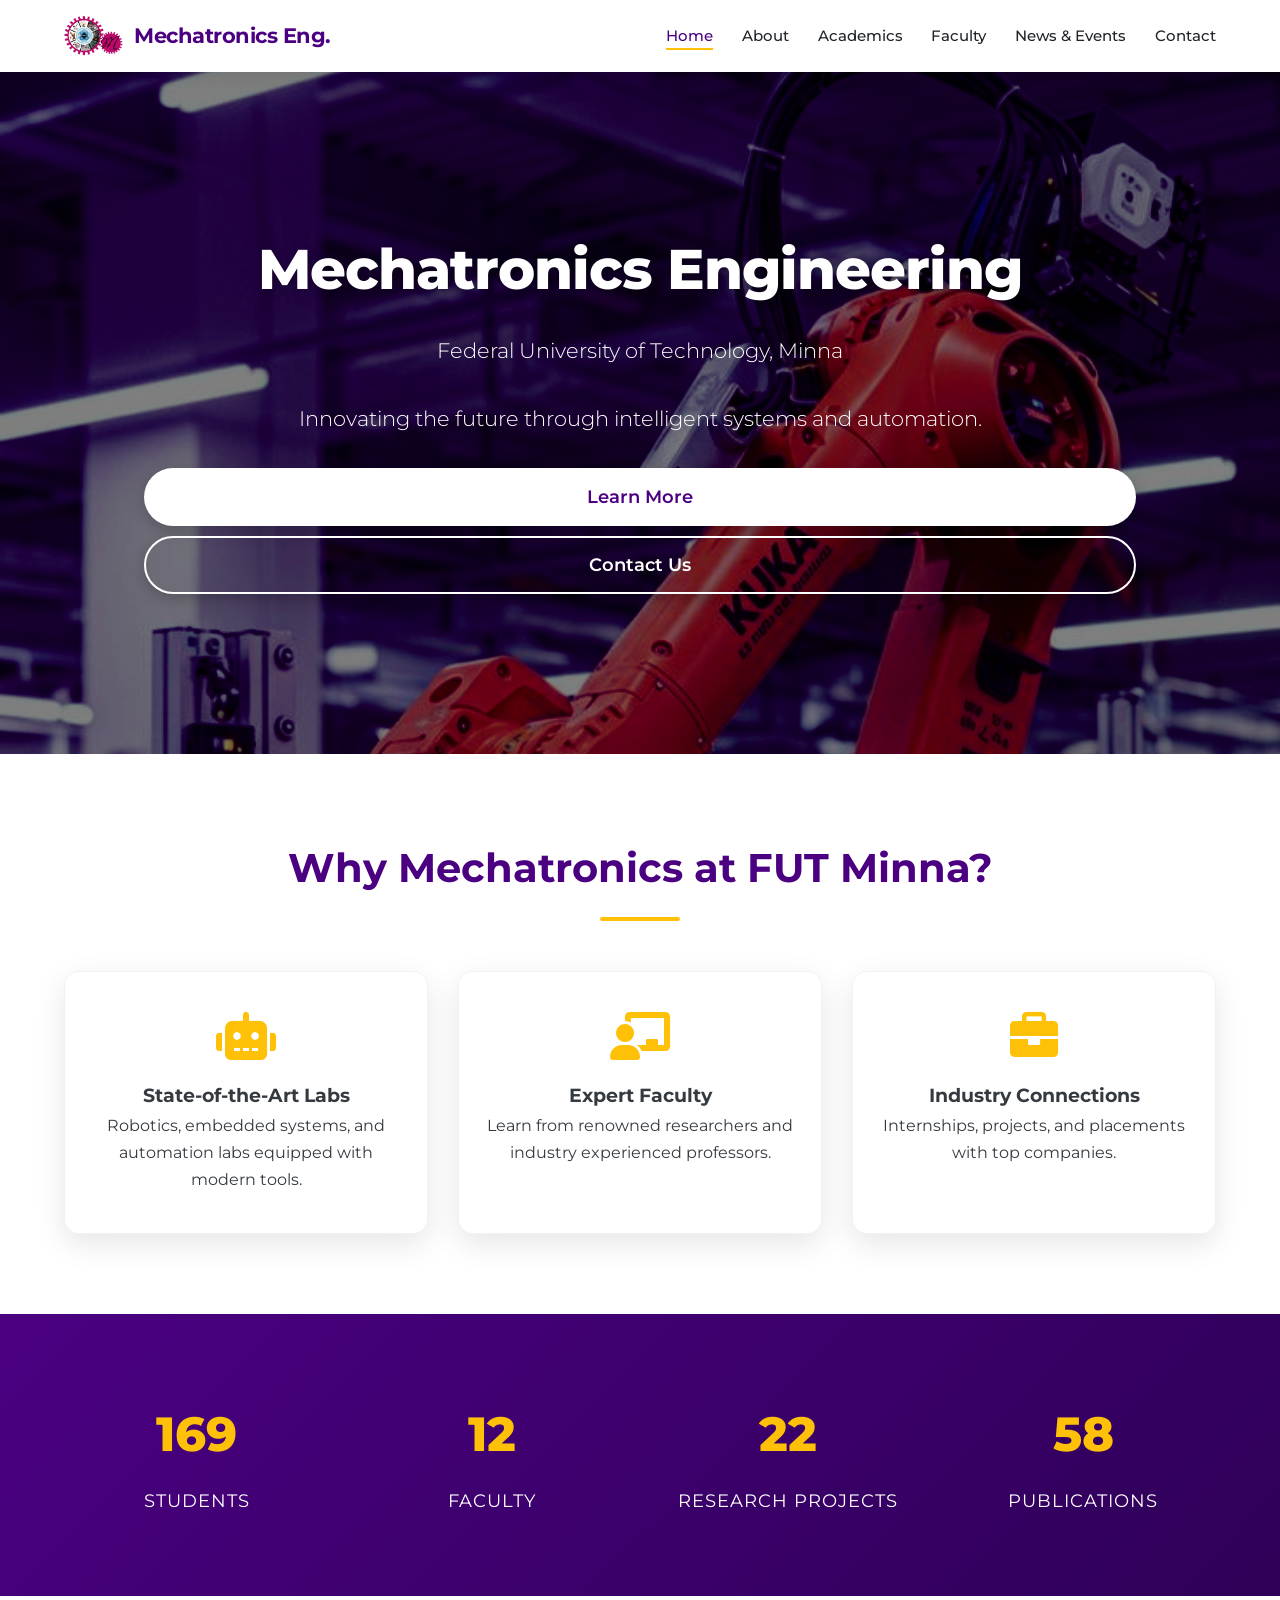
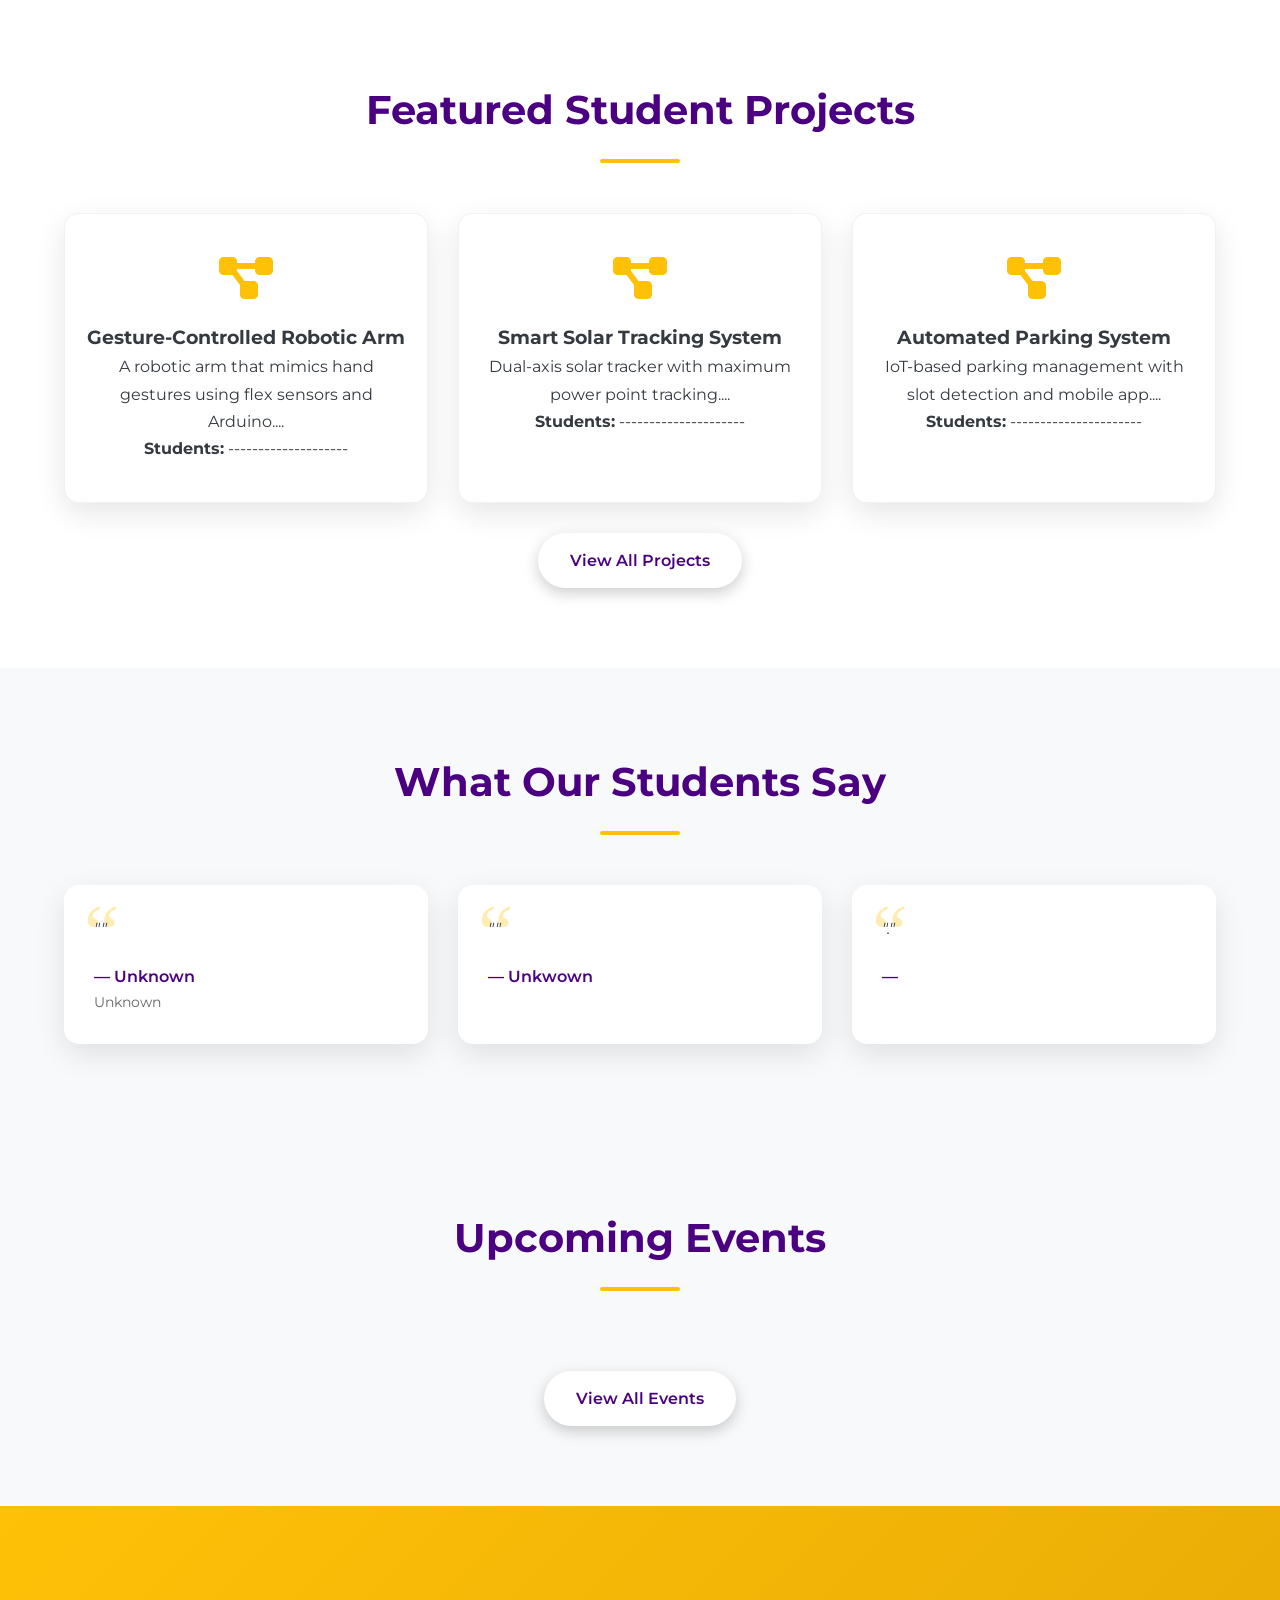
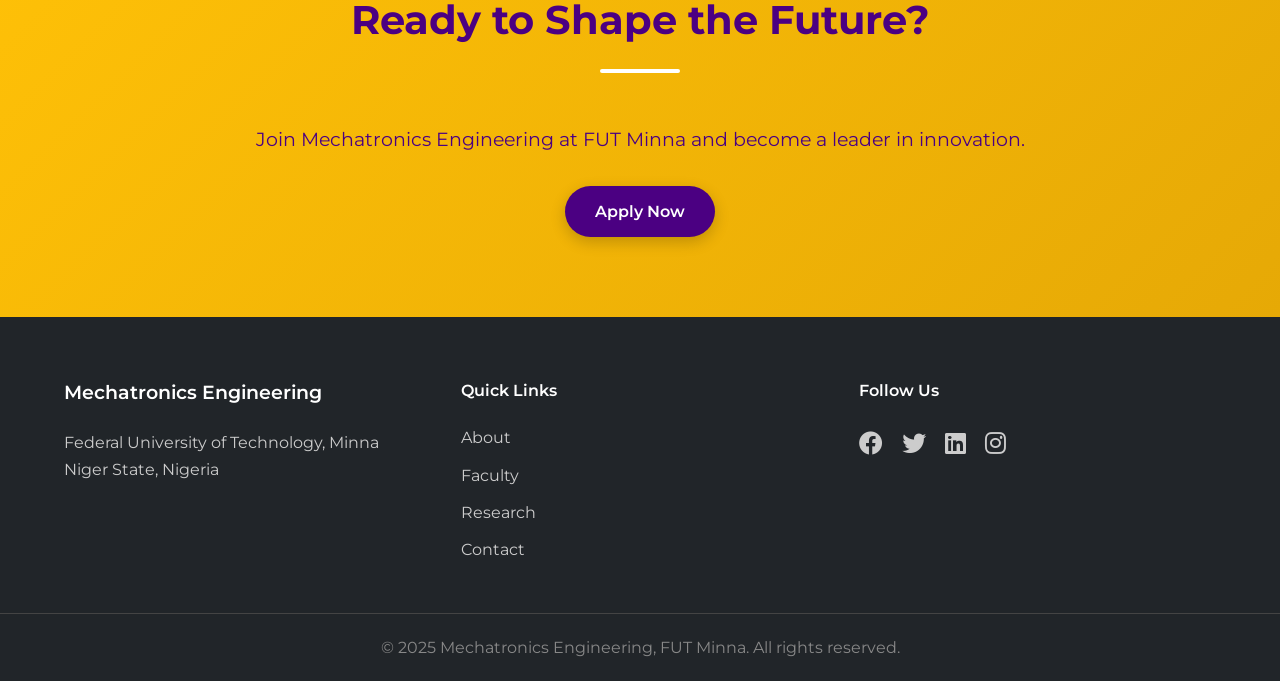
==== commit e531e1fd: "Update index.html" ====
--- a/index.html
+++ b/index.html
@@ -25,15 +25,15 @@
             </a>
             <ul class="nav-menu" id="nav-menu">
                 <li><a href="index.html" class="active">Home</a></li>
-                <li><a href="about.html" class="active">About</a></li>
-                <li><a href="academics.html" class="active">Academics</a></li>
-                <li><a href="faculty.html" class="active">Faculty</a></li>
+                <li><a href="about.html" >About</a></li>
+                <li><a href="academics.html" >Academics</a></li>
+                <li><a href="faculty.html" >Faculty</a></li>
                 <!--<li><a href="research.html">Research</a></li>-->
-                <li><a href="news-events.html" class="active">News & Events</a></li>
+                <li><a href="news-events.html" >News & Events</a></li>
                 <!--<li><a href="student-resources.html">Student Resources</a></li>-->
                 <!--<li><a href="projects.html">Projects</a></li>-->
                 <!--<li><a href="alumni.html">Alumni</a></li>-->
-                <li><a href="contact.html" class="active">Contact</a></li>
+                <li><a href="contact.html" >Contact</a></li>
             </ul>
             <div class="hamburger" id="hamburger">
                 <span class="bar"></span>
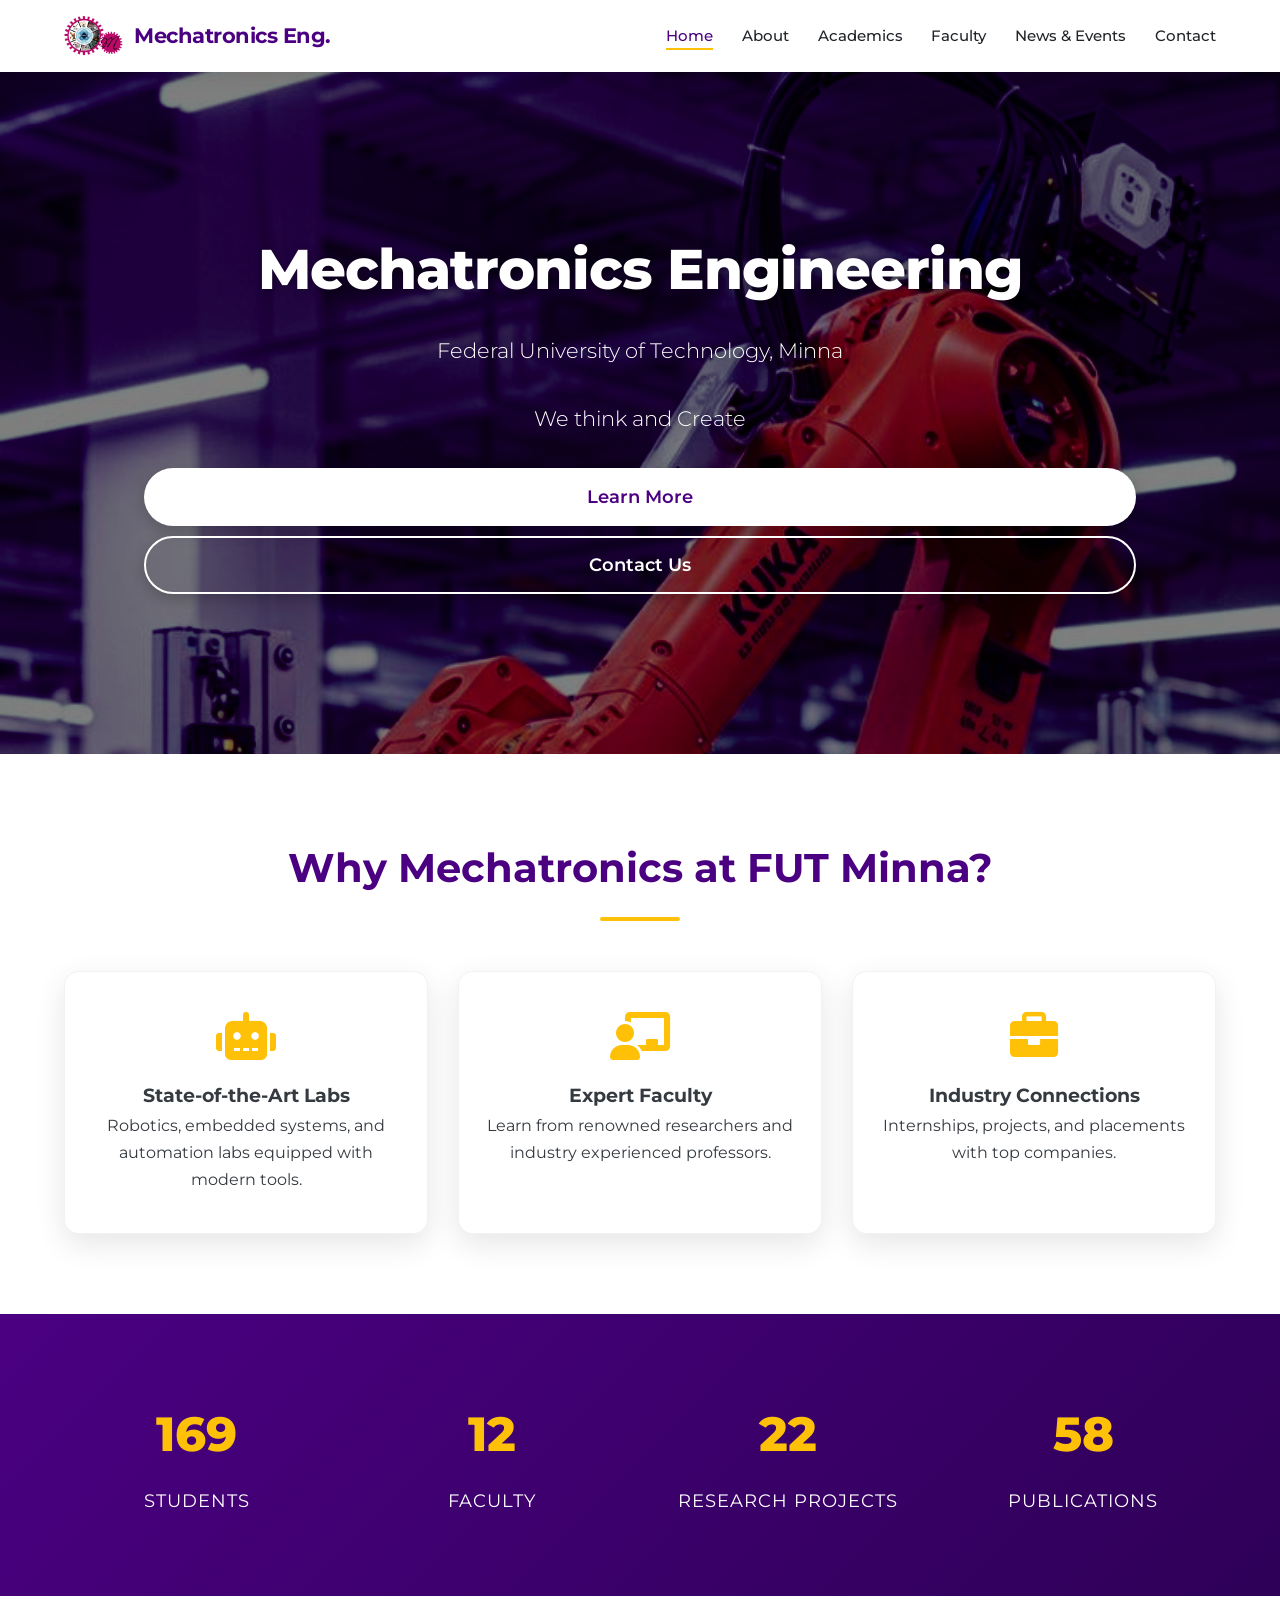
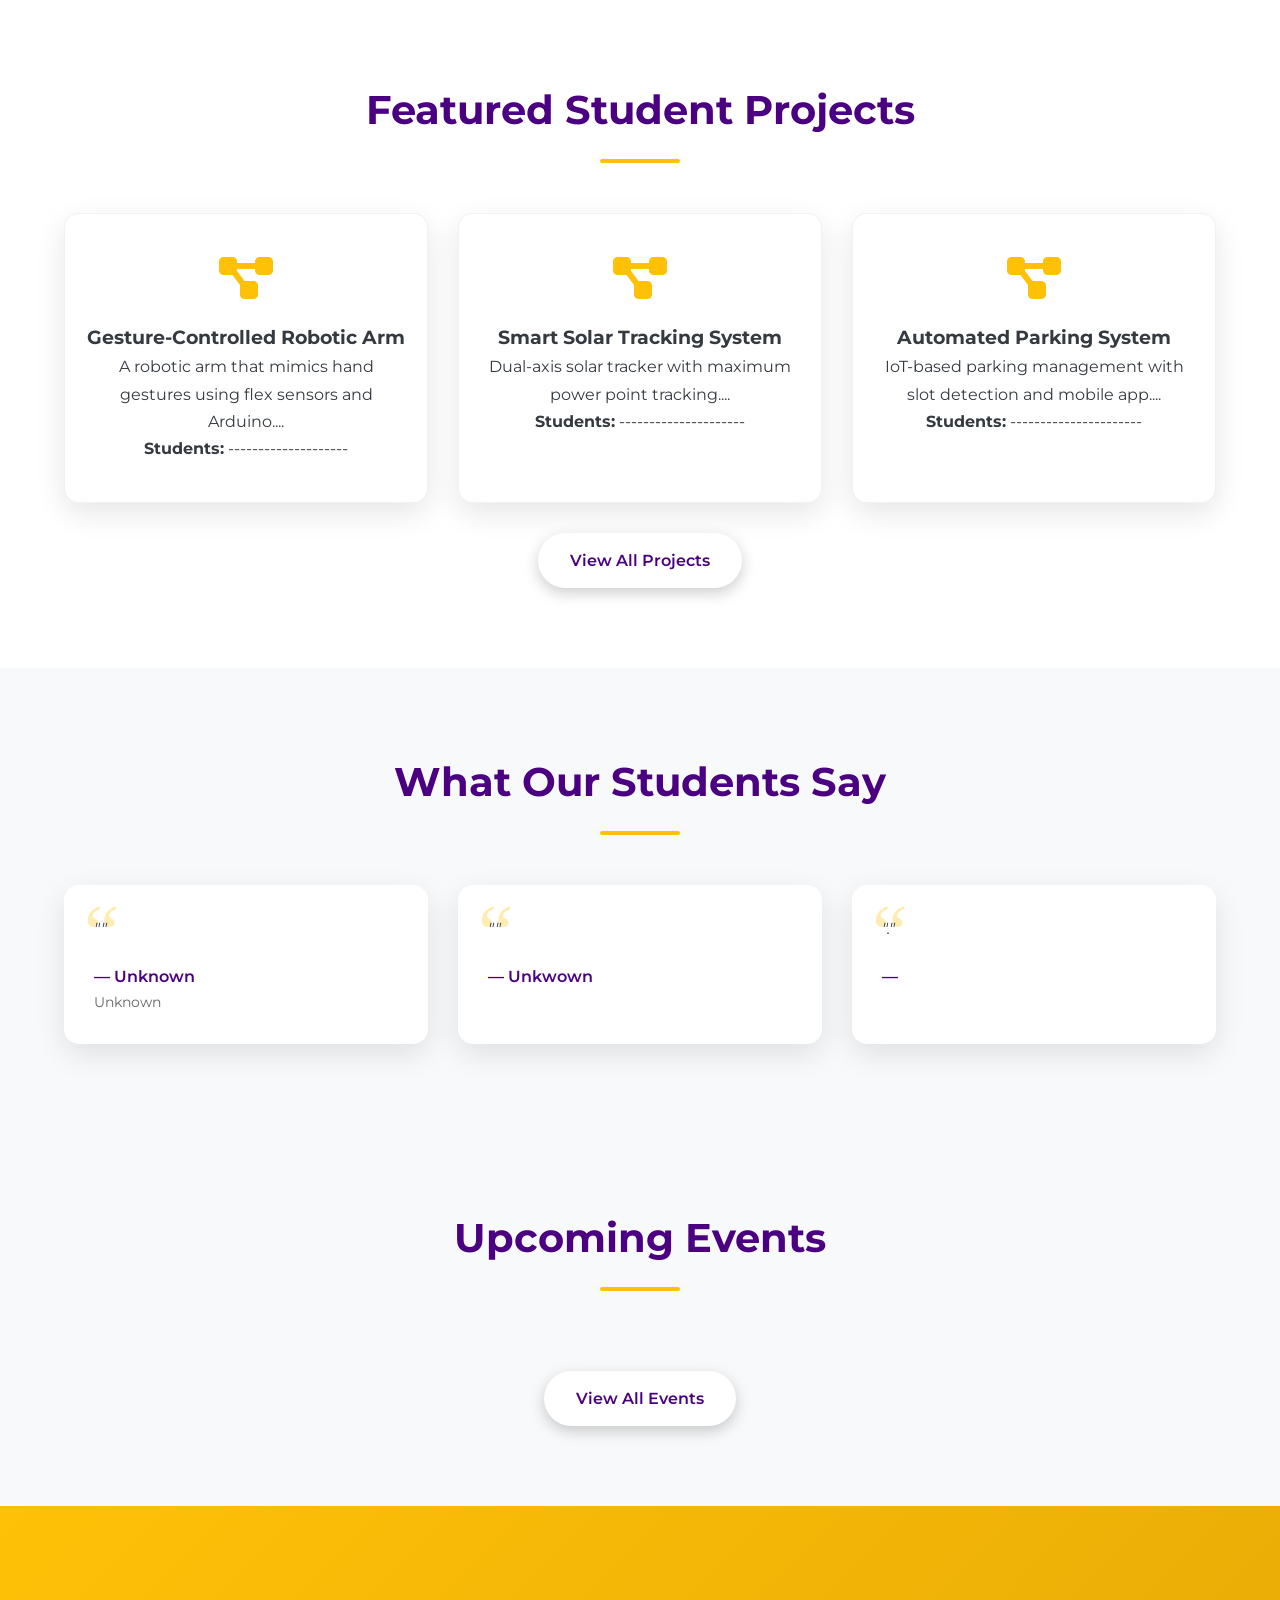
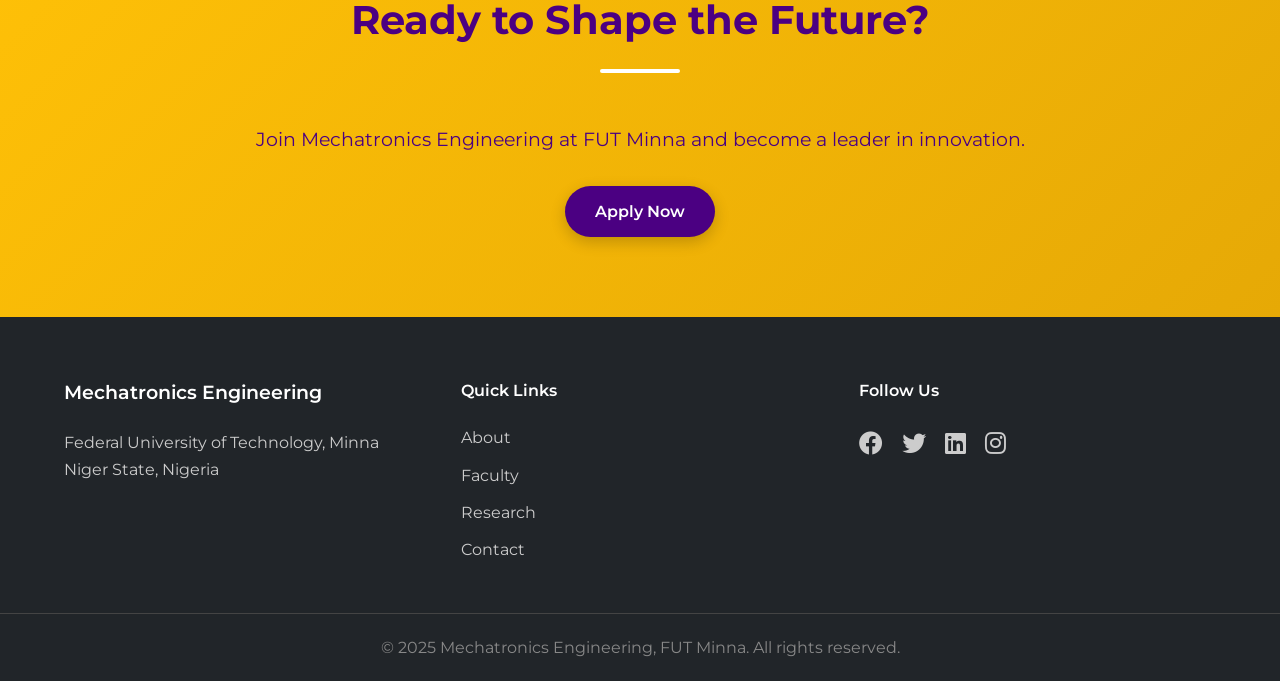
==== commit 6e6b0bac: "Update index.html" ====
--- a/index.html
+++ b/index.html
@@ -48,7 +48,7 @@
         <div class="hero-content">
             <h1>Mechatronics Engineering</h1>
             <p>Federal University of Technology, Minna</p>
-            <p>Innovating the future through intelligent systems and automation.</p>
+            <p>We think and Create</p>
             <a href="about.html" class="btn">Learn More</a>
             <a href="contact.html" class="btn btn-outline">Contact Us</a>
         </div>
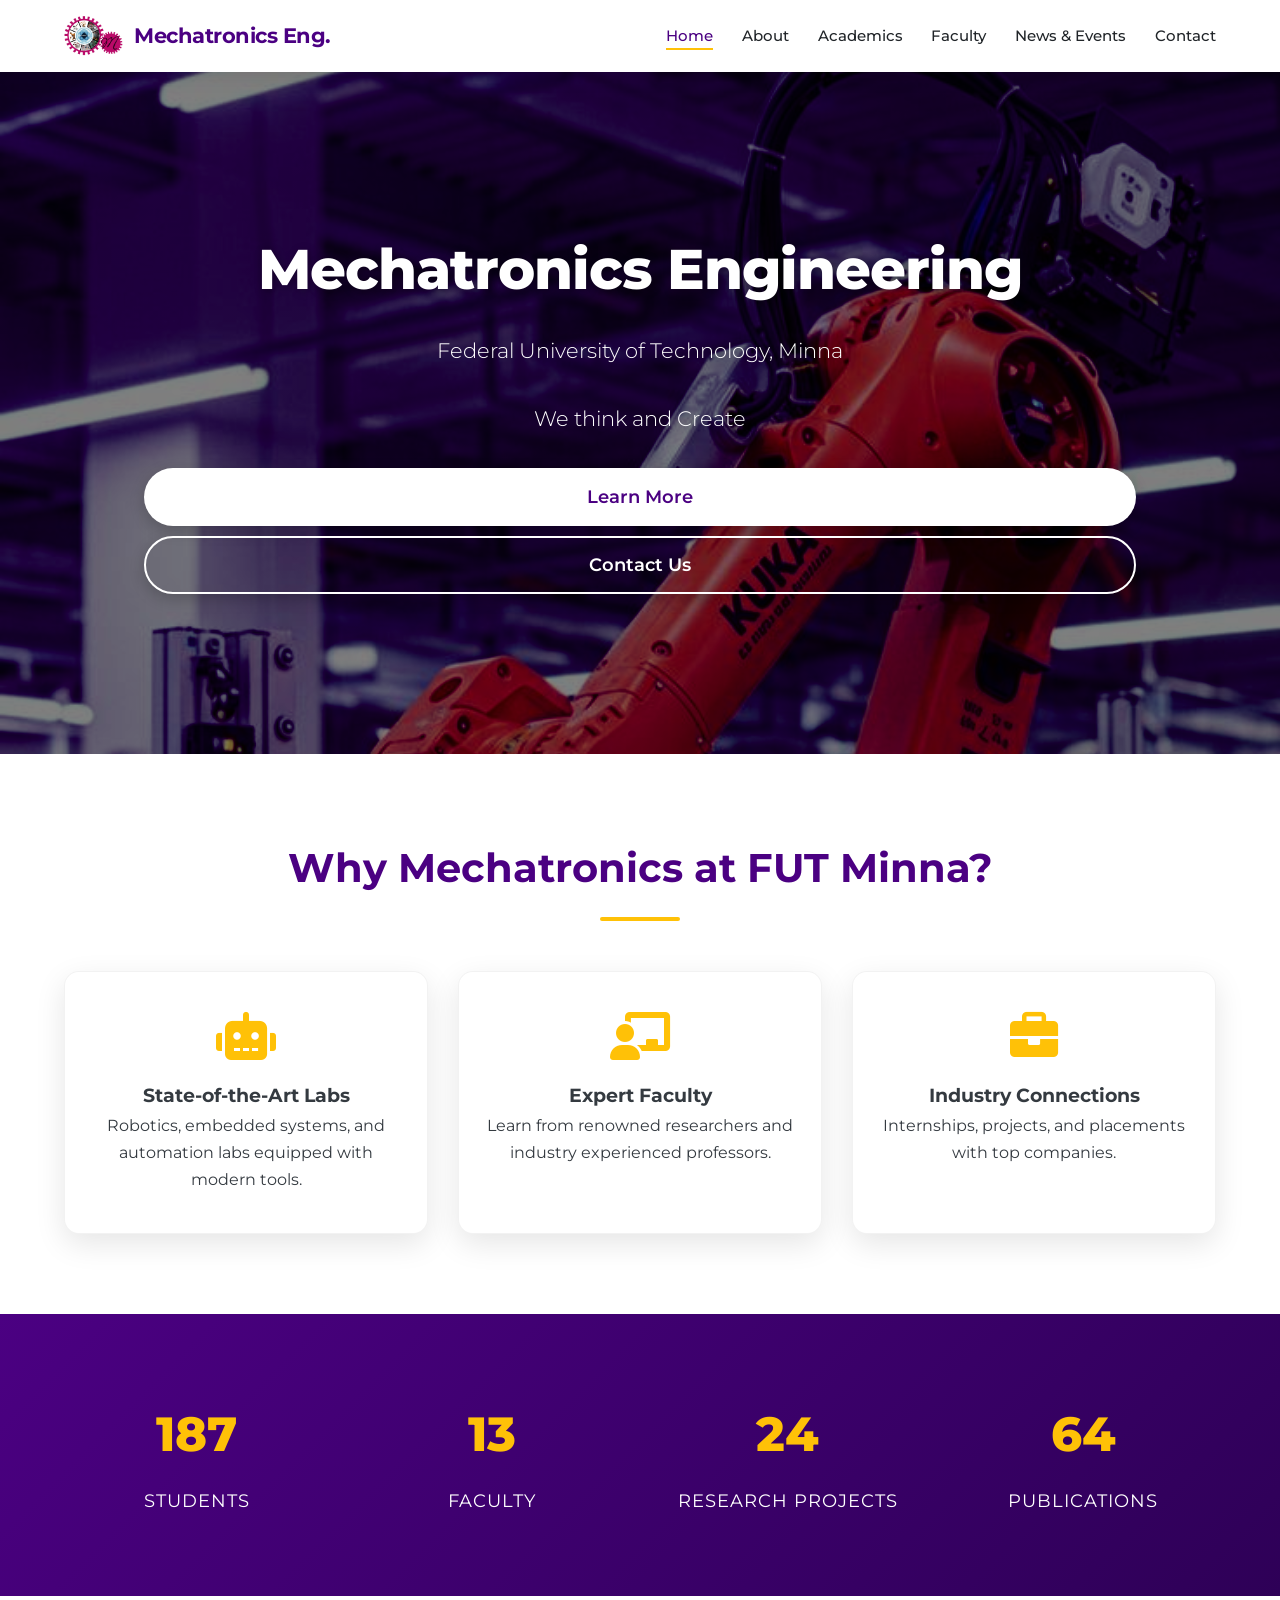
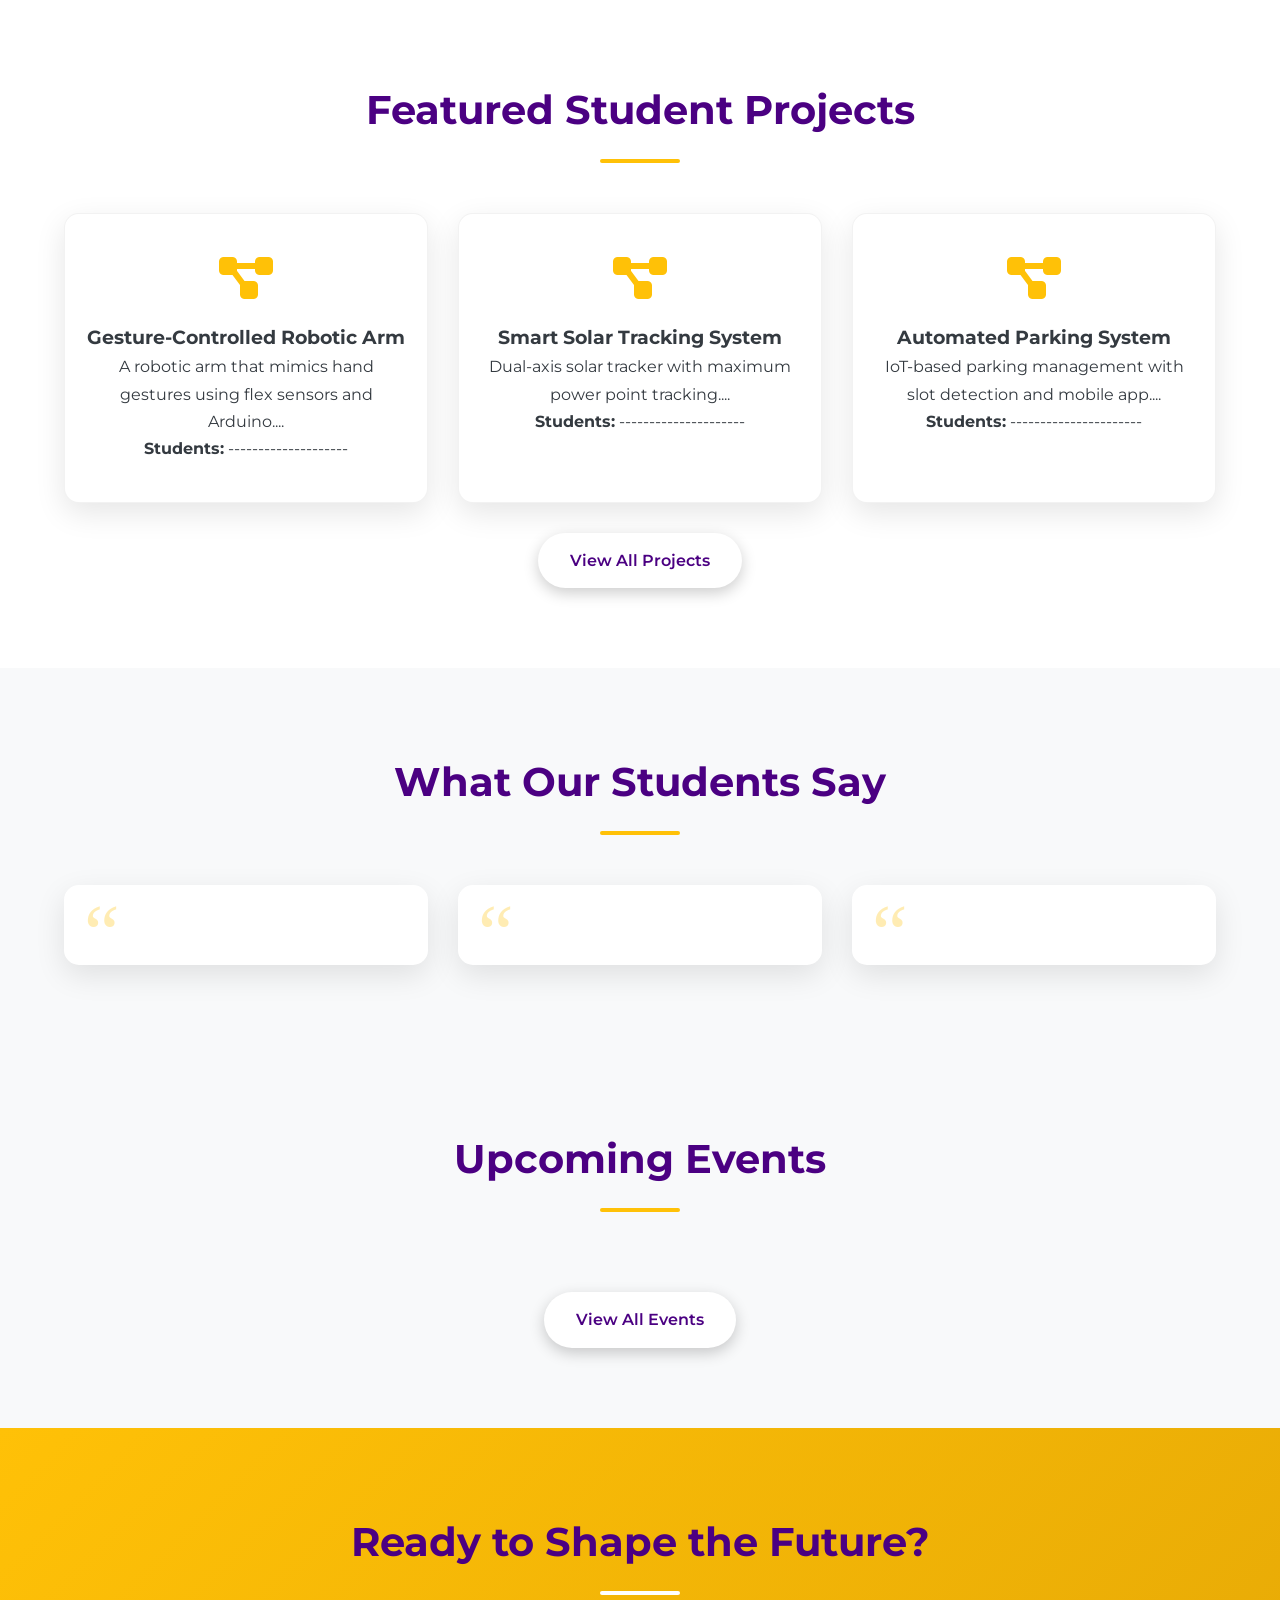
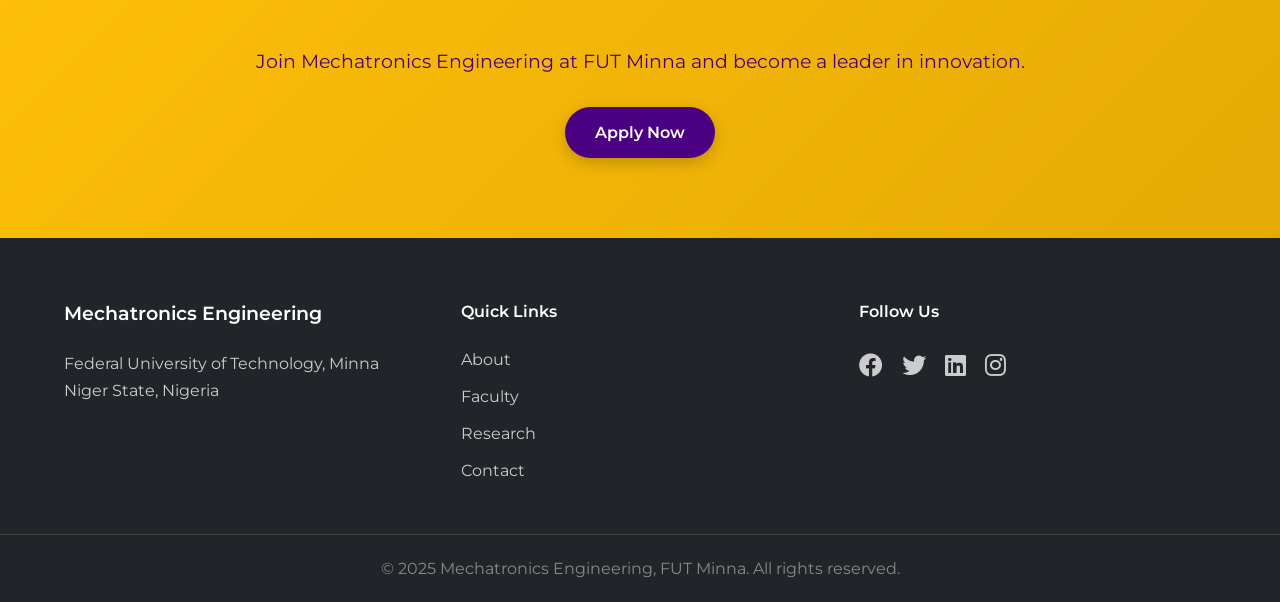
==== commit 27d22181: "Update index.html" ====
--- a/index.html
+++ b/index.html
@@ -122,23 +122,23 @@
             <div class="testimonial-grid">
                 <div class="testimonial-card" data-aos="fade-up" data-aos-delay="100">
                     <div class="testimonial-content">
-                        ""
+                        
                     </div>
-                    <div class="testimonial-author">— Unknown</div>
-                    <div class="testimonial-role">Unknown </div>
+                    <div class="testimonial-author"> </div>
+                    <div class="testimonial-role">  </div>
                 </div>
                 <div class="testimonial-card" data-aos="fade-up" data-aos-delay="200">
                     <div class="testimonial-content">
-                        ""
+                        
                     </div>
-                    <div class="testimonial-author">— Unkwown</div>
+                    <div class="testimonial-author"> </div>
                     <div class="testimonial-role"></div>
                 </div>
                 <div class="testimonial-card" data-aos="fade-up" data-aos-delay="300">
                     <div class="testimonial-content">
-                        "."
+                        
                     </div>
-                    <div class="testimonial-author">—</div>
+                    <div class="testimonial-author"> </div>
                     <div class="testimonial-role"> </div>
                 </div>
             </div>
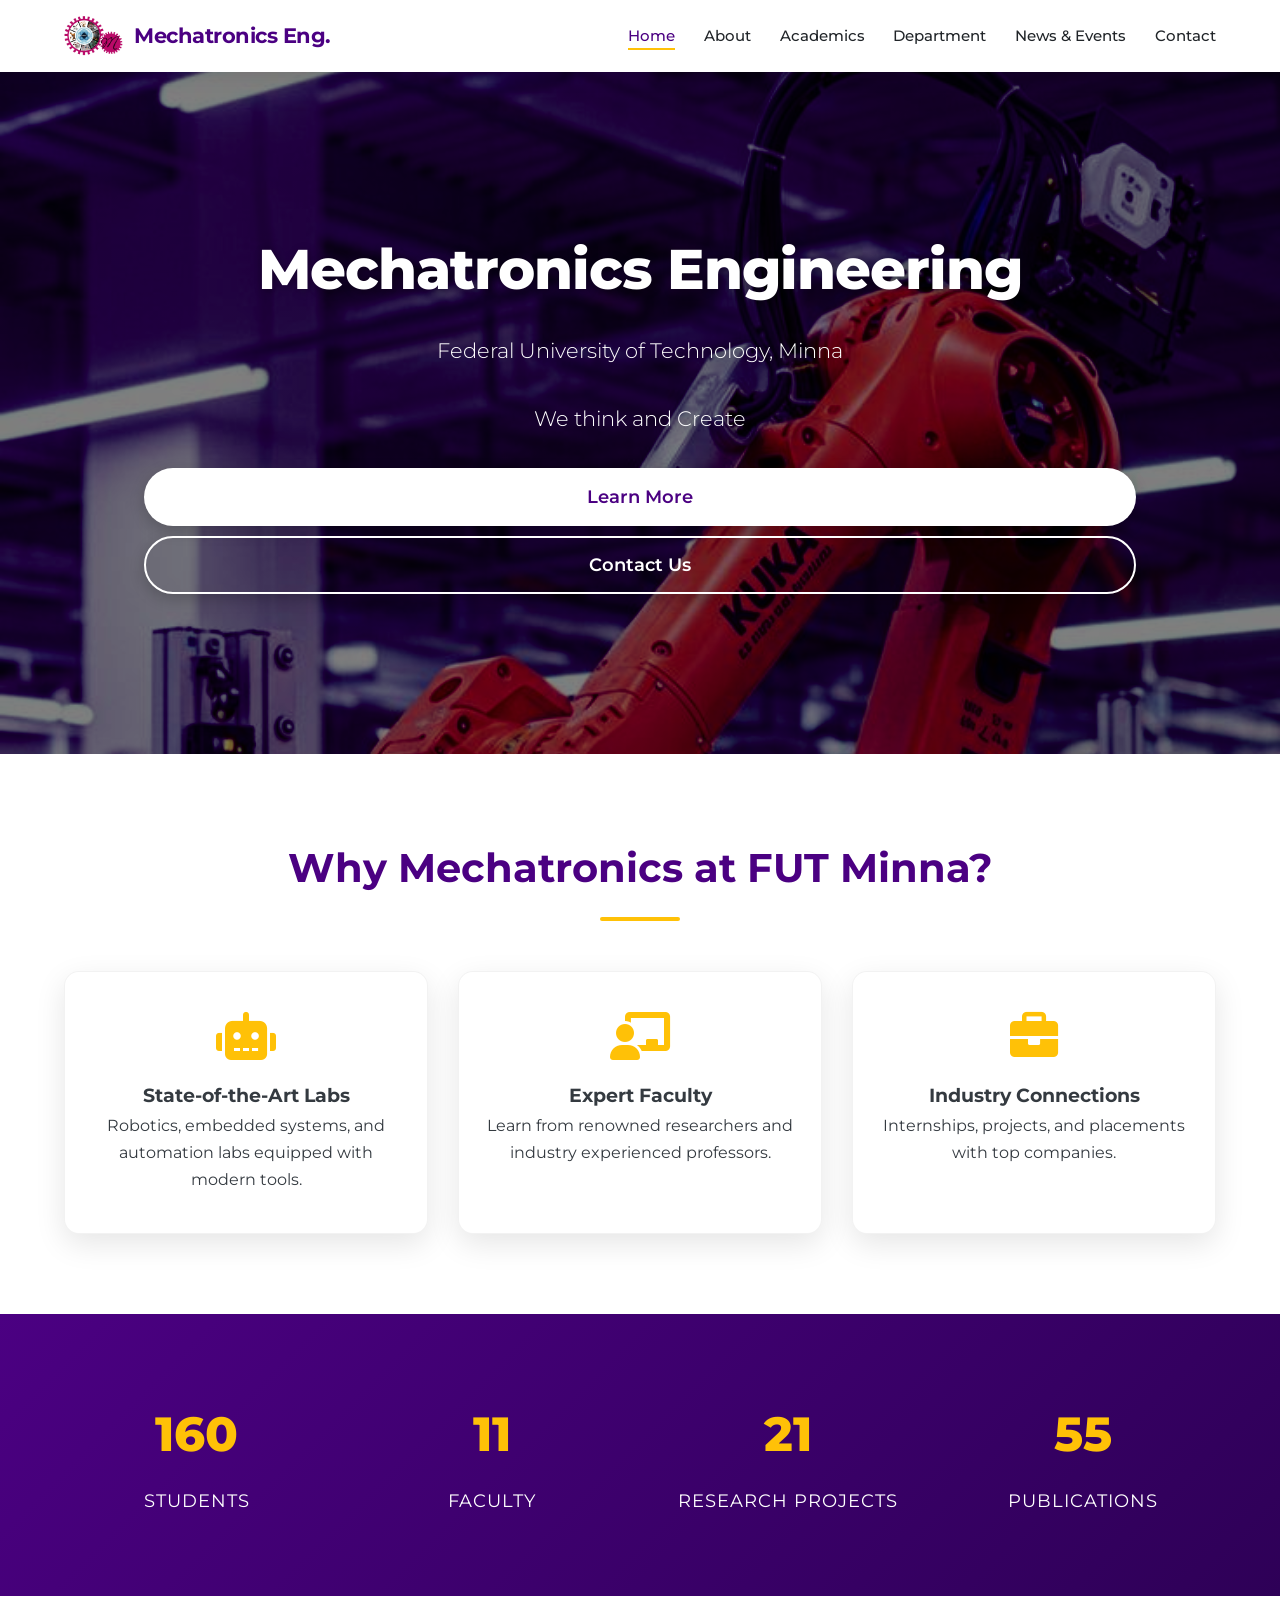
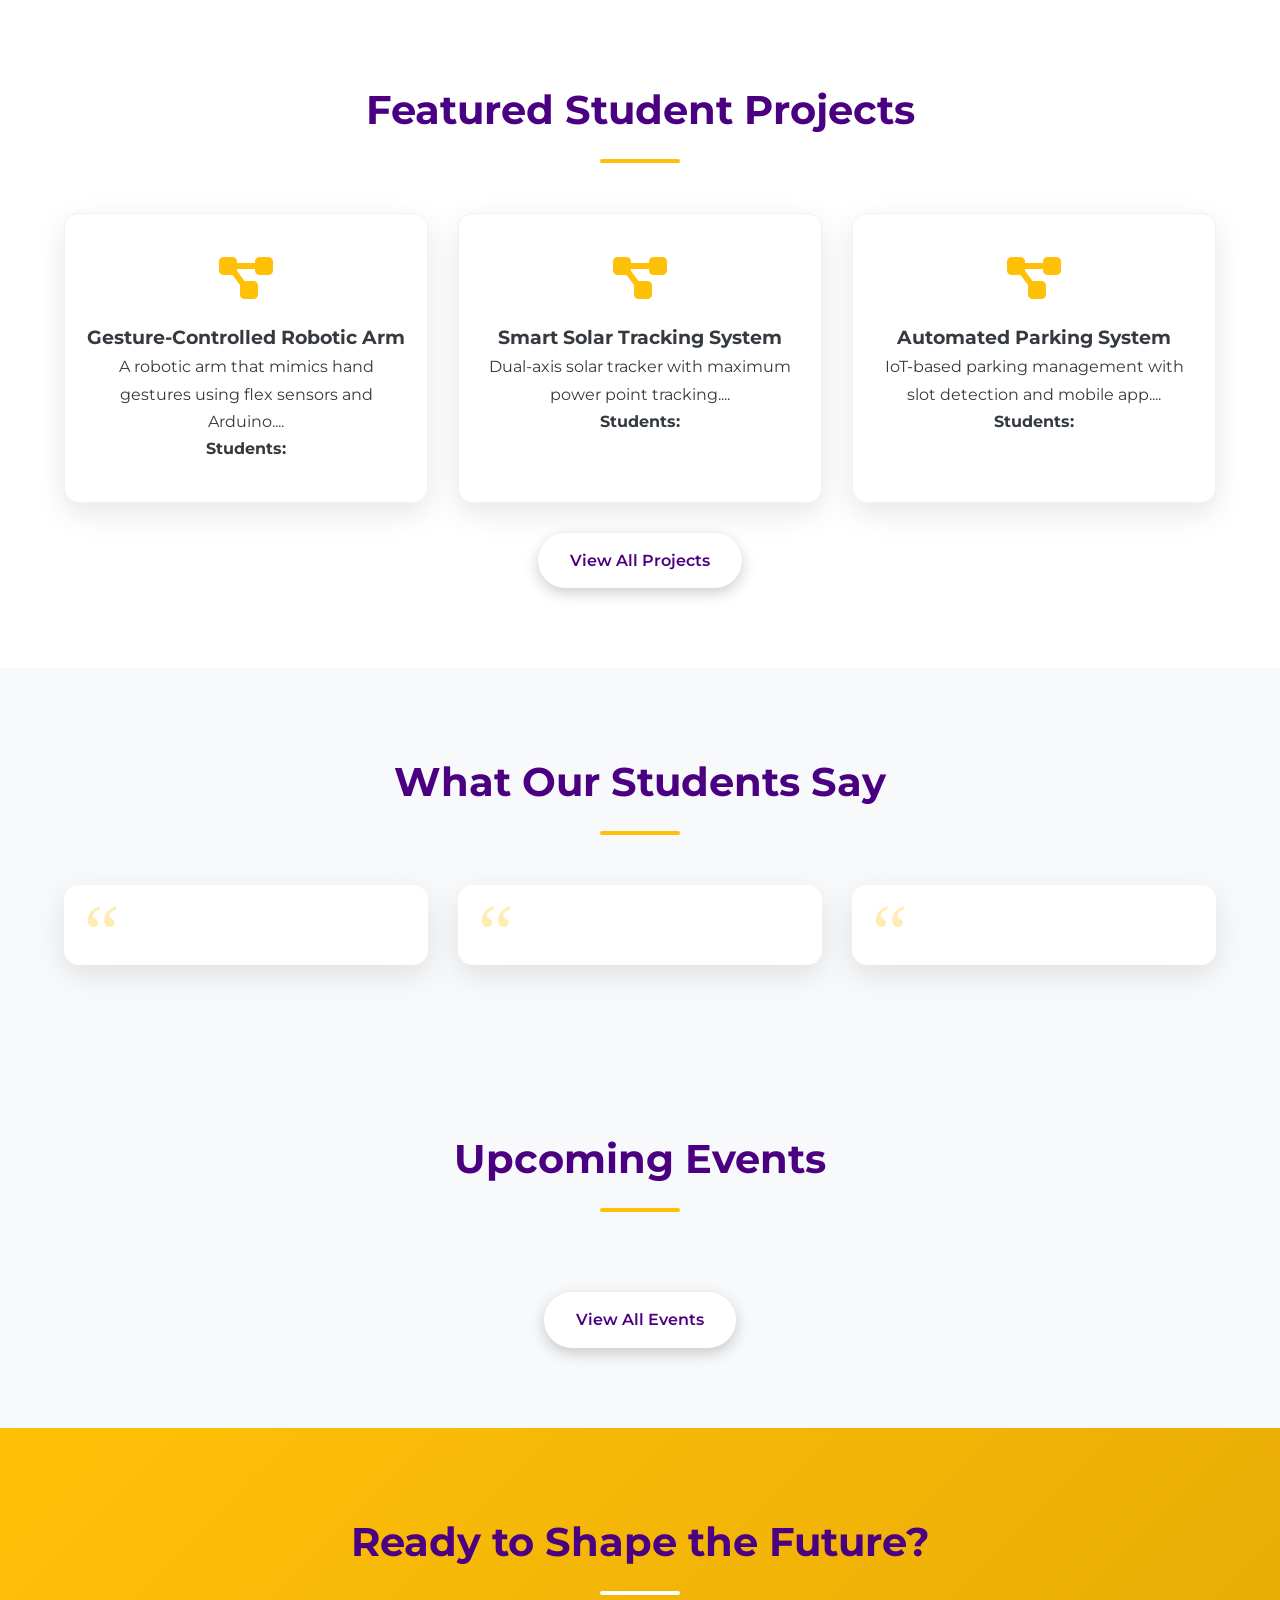
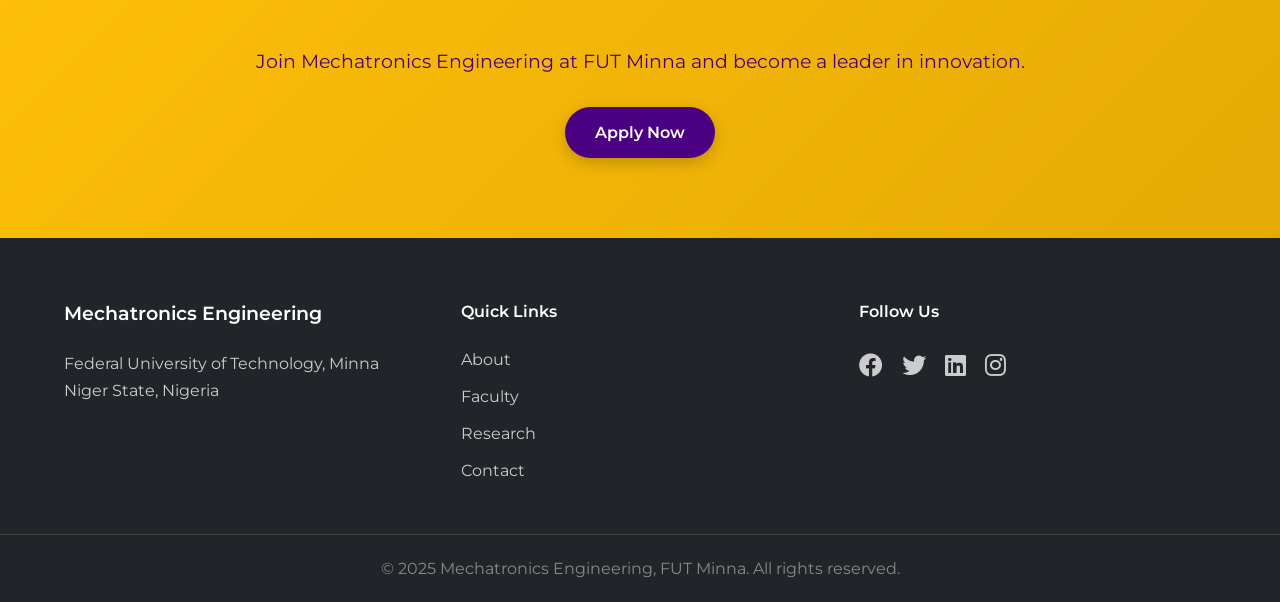
==== commit 7b4fa2cb: "Update index.html" ====
--- a/index.html
+++ b/index.html
@@ -27,7 +27,7 @@
                 <li><a href="index.html" class="active">Home</a></li>
                 <li><a href="about.html" >About</a></li>
                 <li><a href="academics.html" >Academics</a></li>
-                <li><a href="faculty.html" >Faculty</a></li>
+                <li><a href="faculty.html" >Department</a></li>
                 <!--<li><a href="research.html">Research</a></li>-->
                 <li><a href="news-events.html" >News & Events</a></li>
                 <!--<li><a href="student-resources.html">Student Resources</a></li>-->
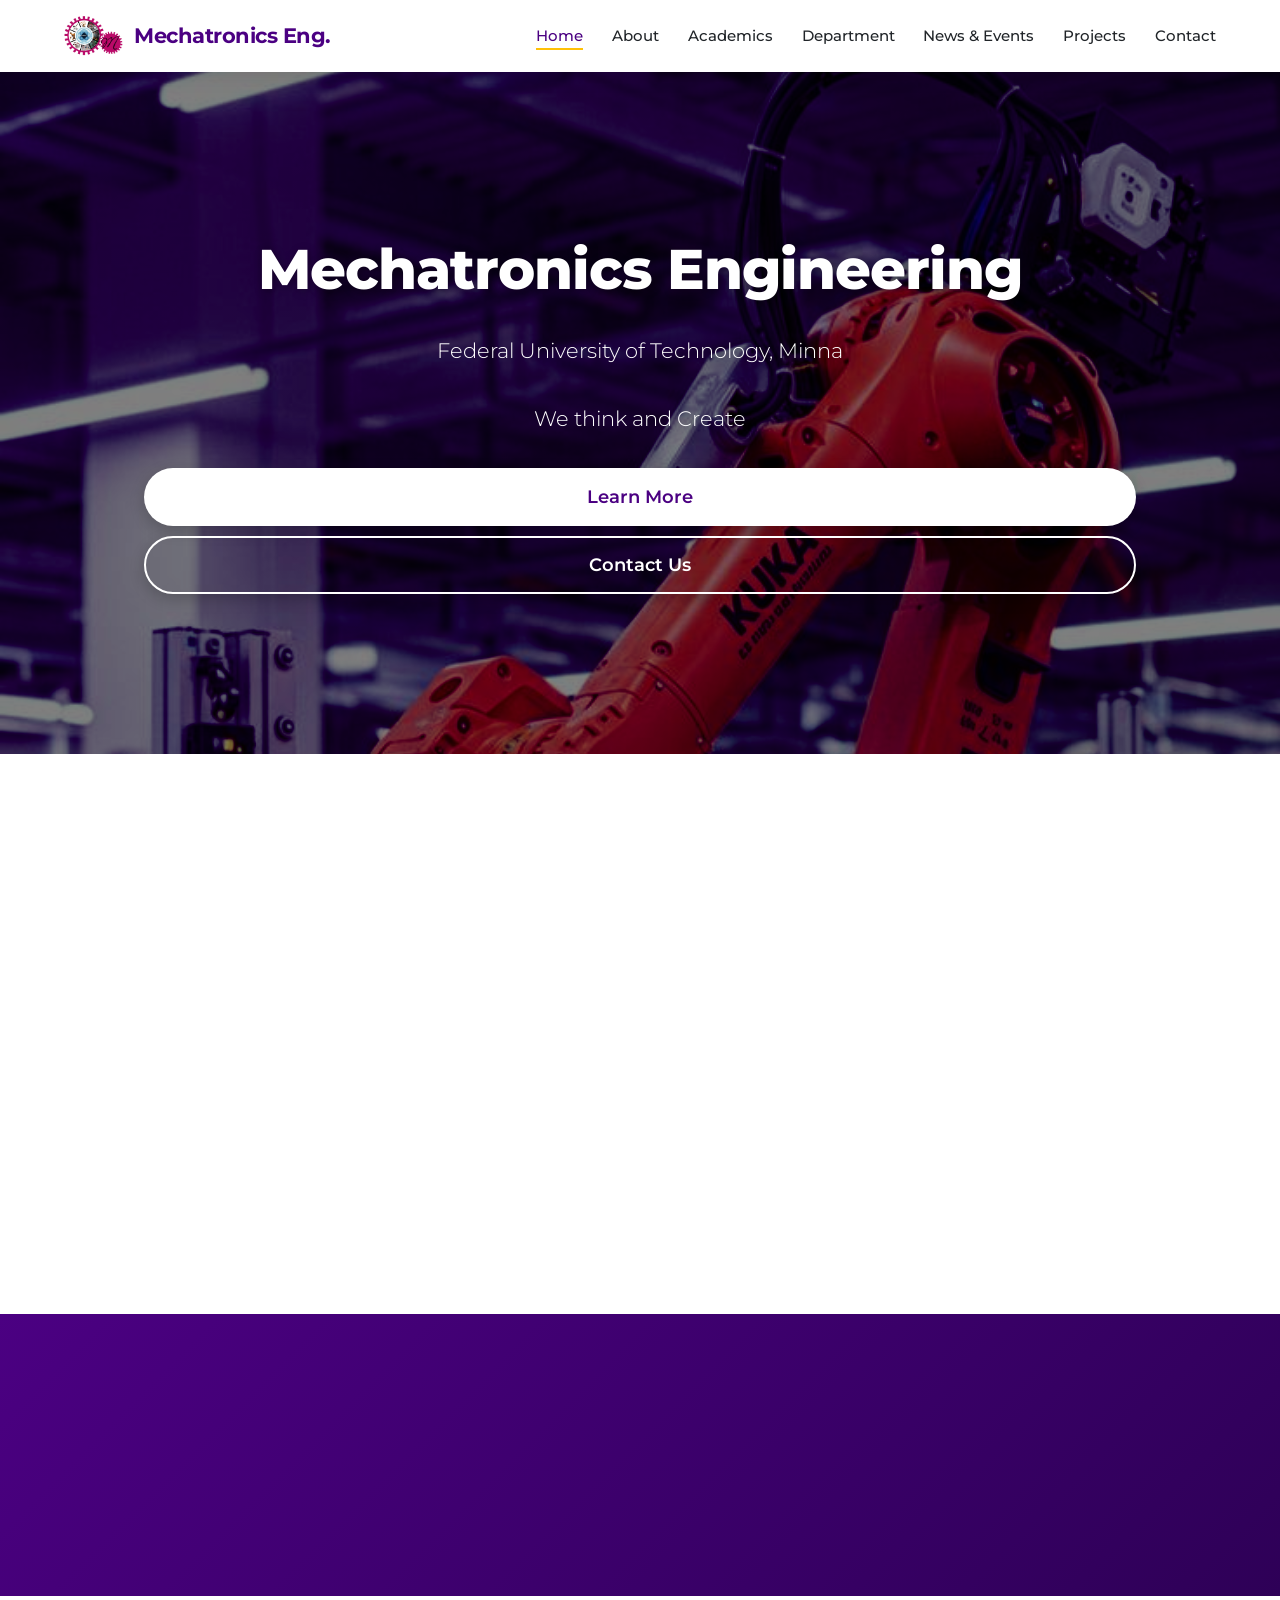
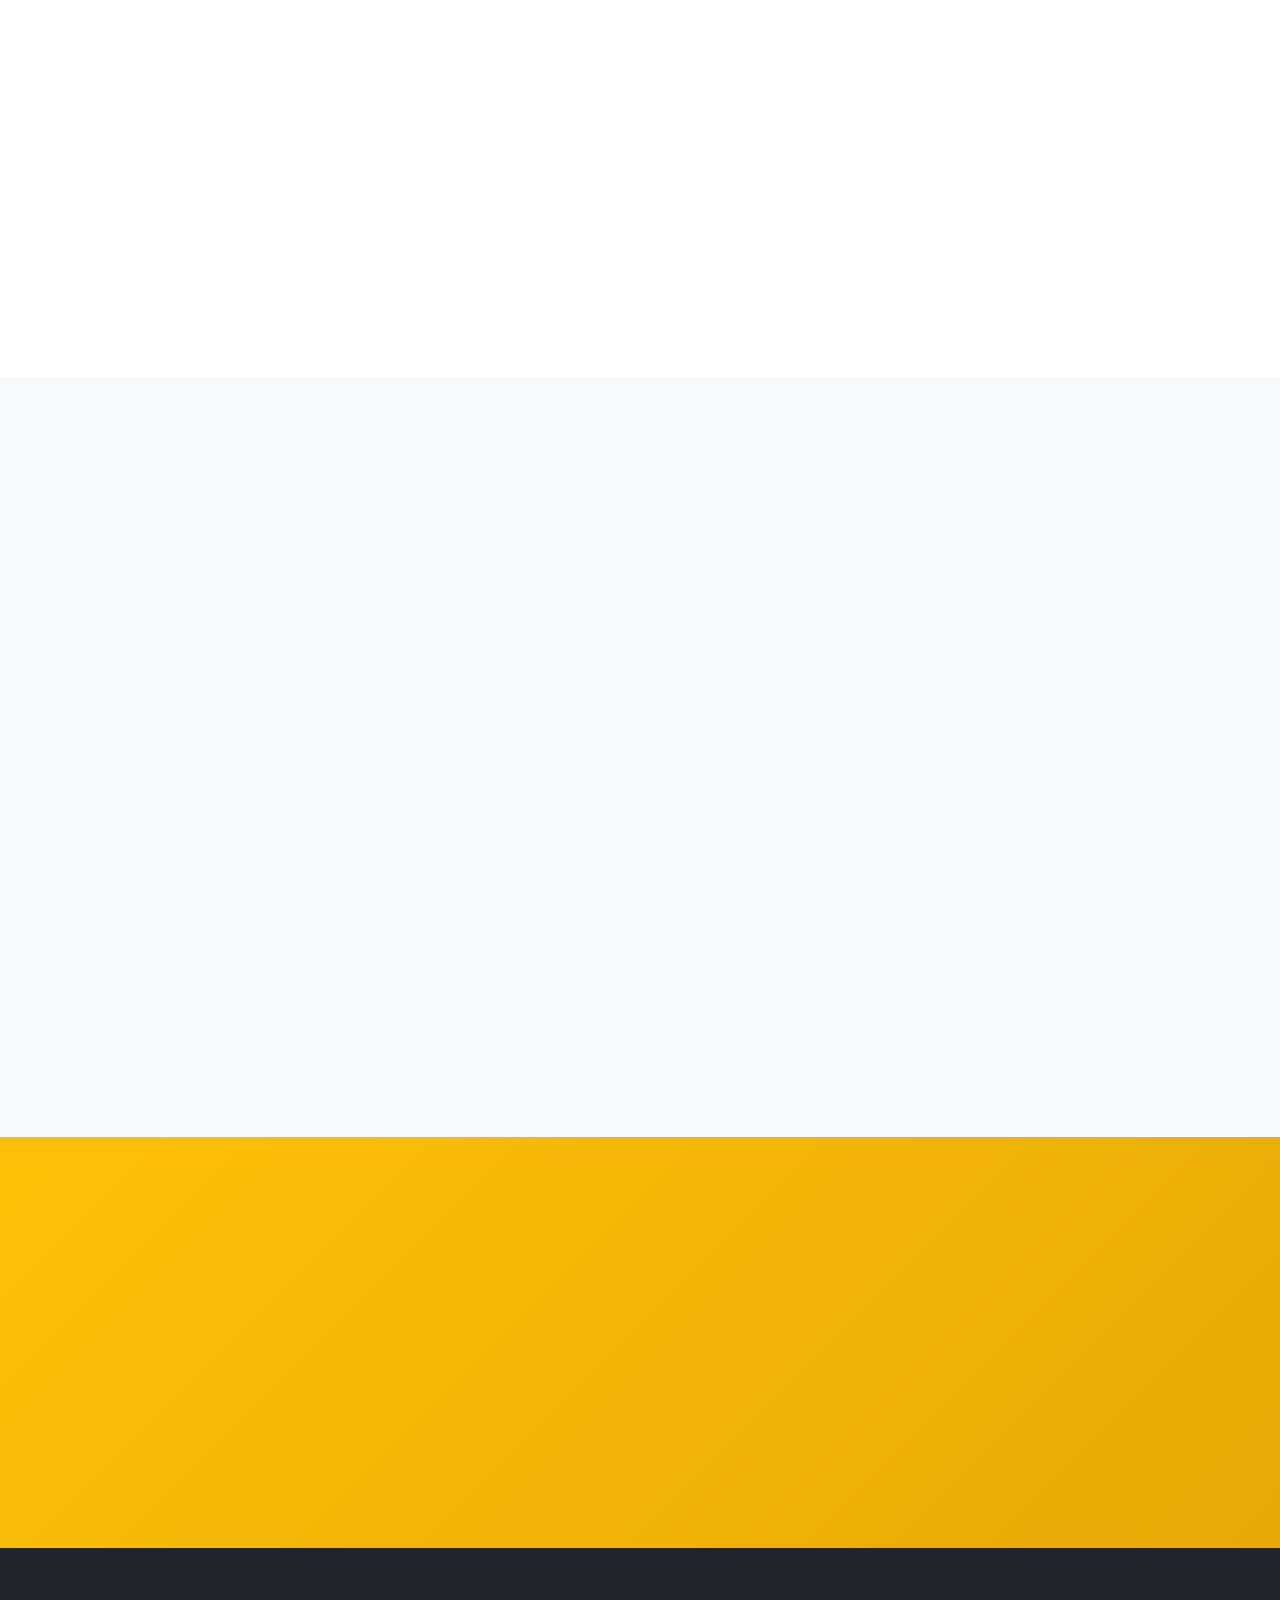
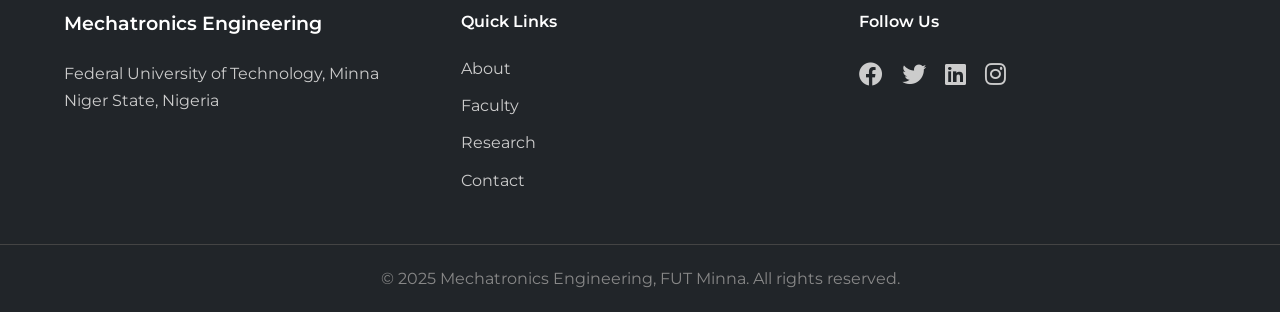
==== commit 3d6f483c: "Update index.html" ====
--- a/index.html
+++ b/index.html
@@ -31,7 +31,7 @@
                 <!--<li><a href="research.html">Research</a></li>-->
                 <li><a href="news-events.html" >News & Events</a></li>
                 <!--<li><a href="student-resources.html">Student Resources</a></li>-->
-                <!--<li><a href="projects.html">Projects</a></li>-->
+                <li><a href="projects.html">Projects</a></li>
                 <!--<li><a href="alumni.html">Alumni</a></li>-->
                 <li><a href="contact.html" >Contact</a></li>
             </ul>
--- a/css/style.css
+++ b/css/style.css
@@ -992,3 +992,15 @@
         font-size: 0.85rem;
     }
 }
+
+/* Funder badge styling */
+.funder-badge {
+    display: inline-block;
+    background: linear-gradient(135deg, var(--secondary), #e6a906);
+    color: var(--primary);
+    padding: 5px 12px;
+    border-radius: 50px;
+    font-size: 0.8rem;
+    font-weight: 600;
+    margin: 10px 0;
+}
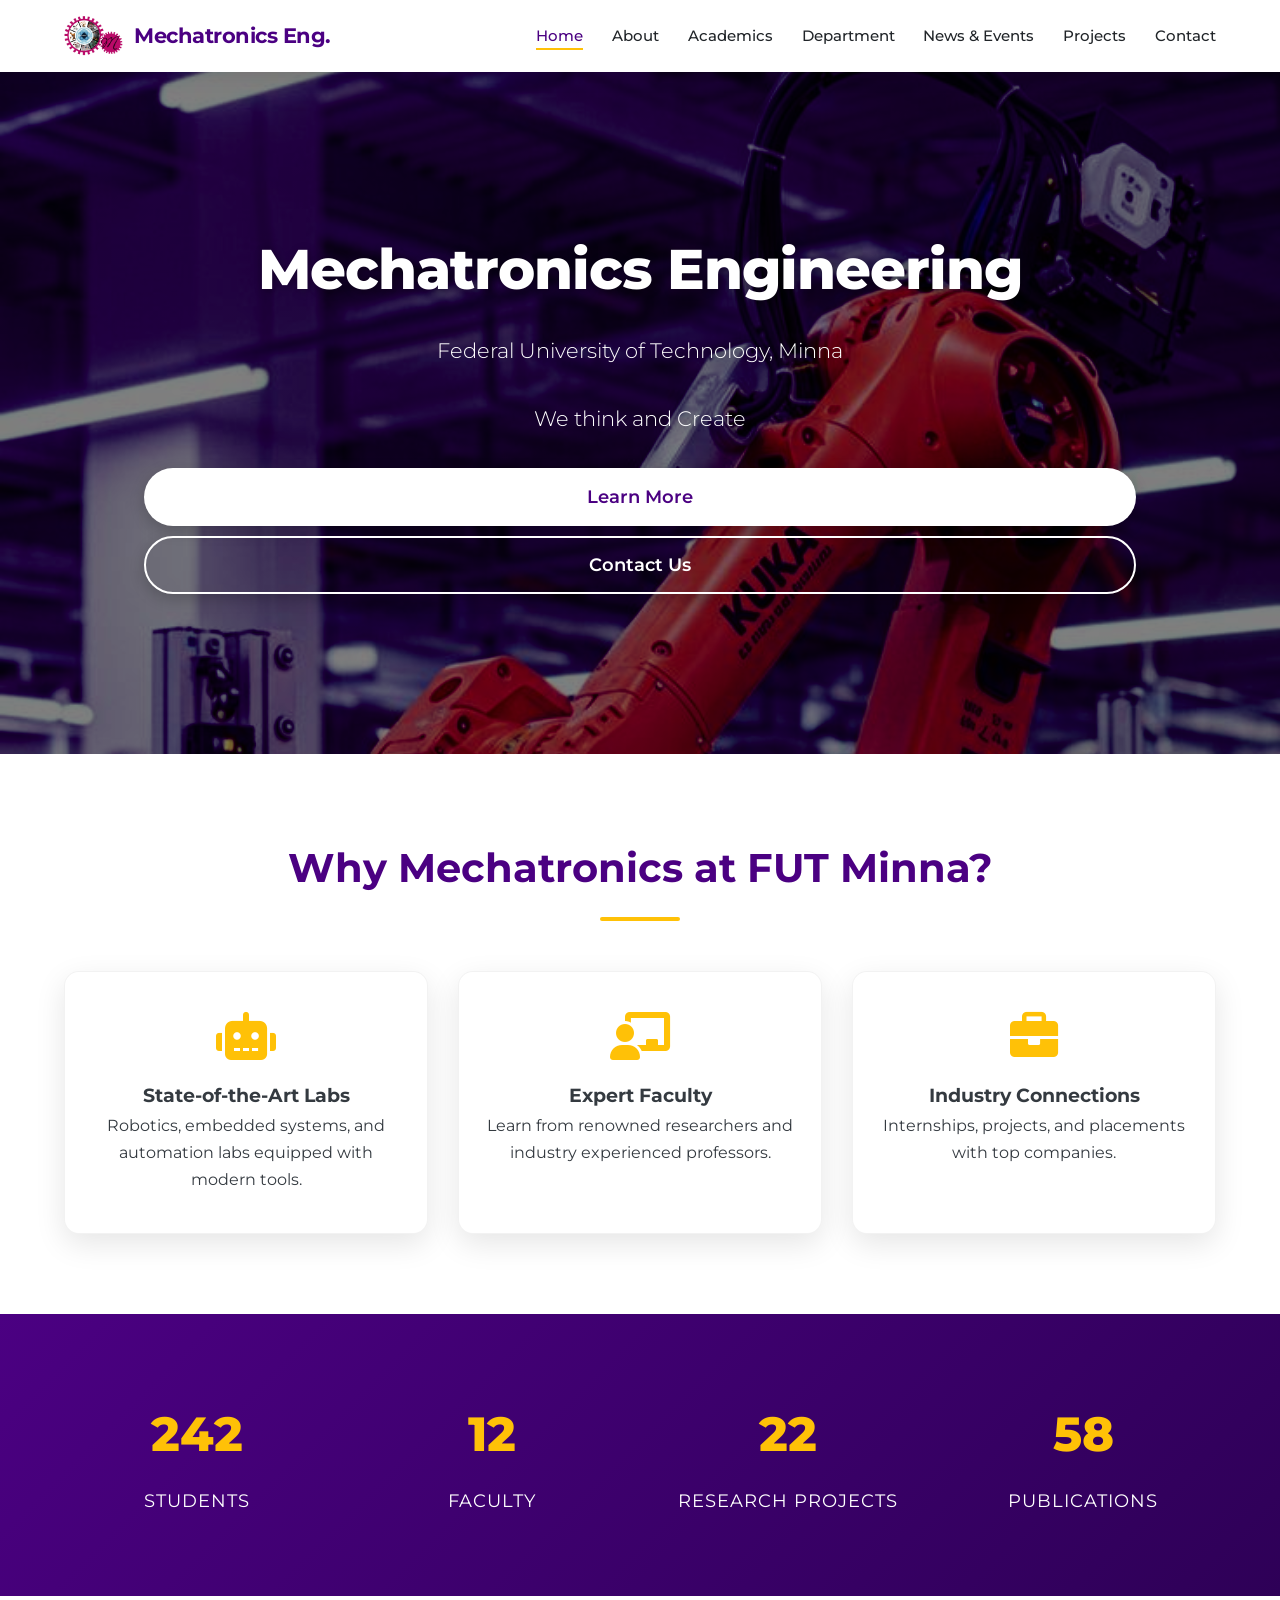
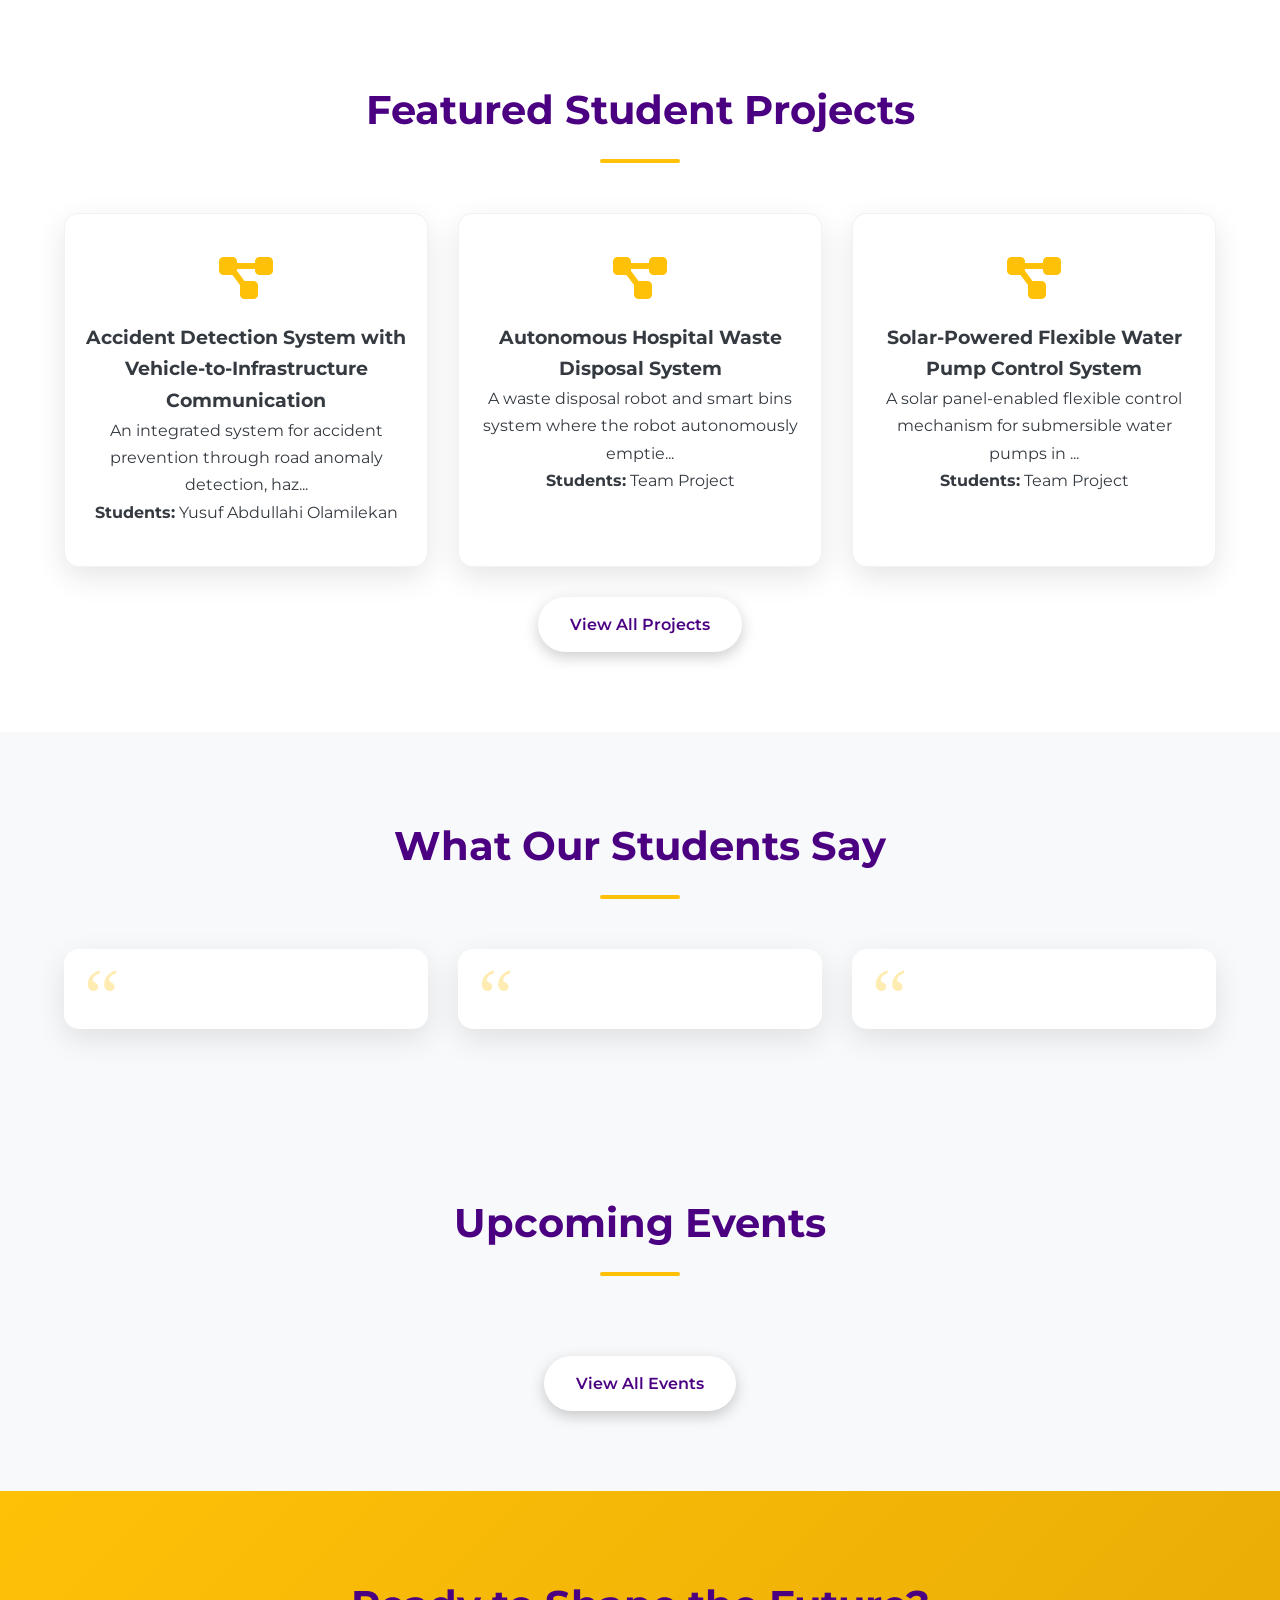
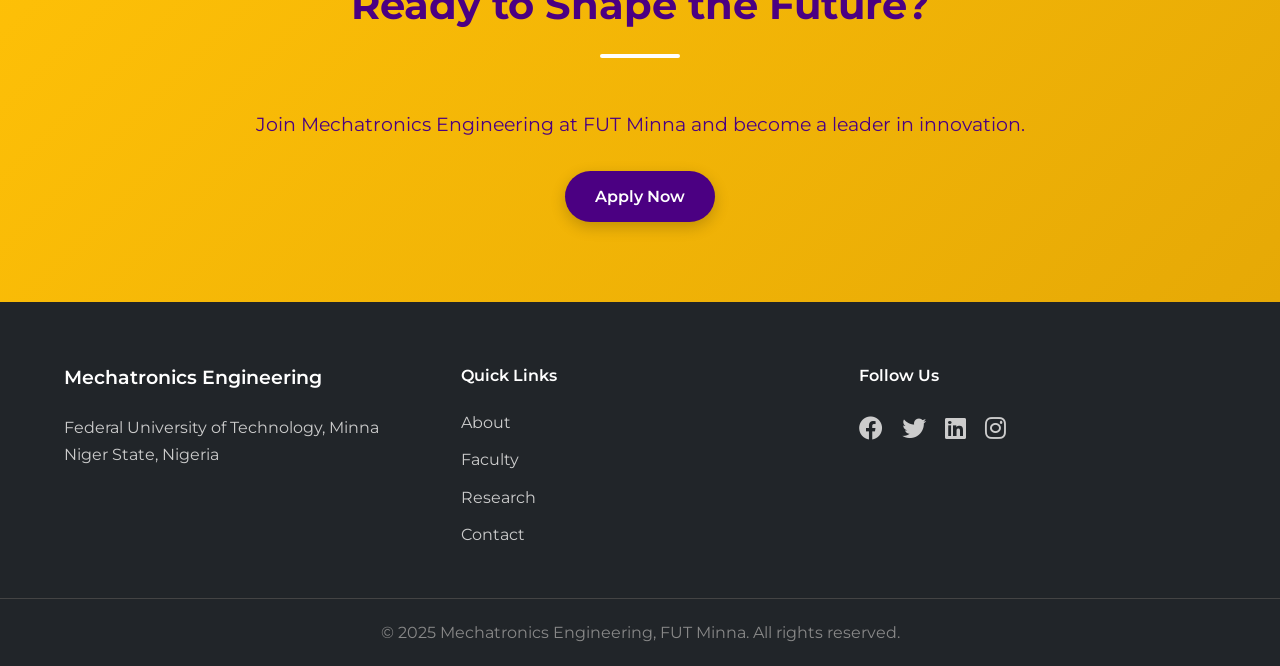
==== commit 5bdf8681: "Update index.html" ====
--- a/index.html
+++ b/index.html
@@ -186,10 +186,10 @@
             <div>
                 <h4>Follow Us</h4>
                 <div class="social-icons">
-                    <a href="#"><i class="fab fa-facebook"></i></a>
-                    <a href="#"><i class="fab fa-twitter"></i></a>
-                    <a href="#"><i class="fab fa-linkedin"></i></a>
-                    <a href="#"><i class="fab fa-instagram"></i></a>
+                    <a href="https://www.facebook.com/profile.php?id=61582289944293"><i class="fab fa-facebook"></i></a>
+                    <a href="https://x.com/namtesfutminna?s=21"><i class="fab fa-twitter"></i></a>
+                    <a href="https://www.linkedin.com/company/namtes-fut-minna-chapter/"><i class="fab fa-linkedin"></i></a>
+                    <a href="https://www.instagram.com/futmx.mce?igsh=MXJteGJxa3V1cXNjdA%3D%3D&utm_source=q"><i class="fab fa-instagram"></i></a>
                 </div>
             </div>
         </div>
